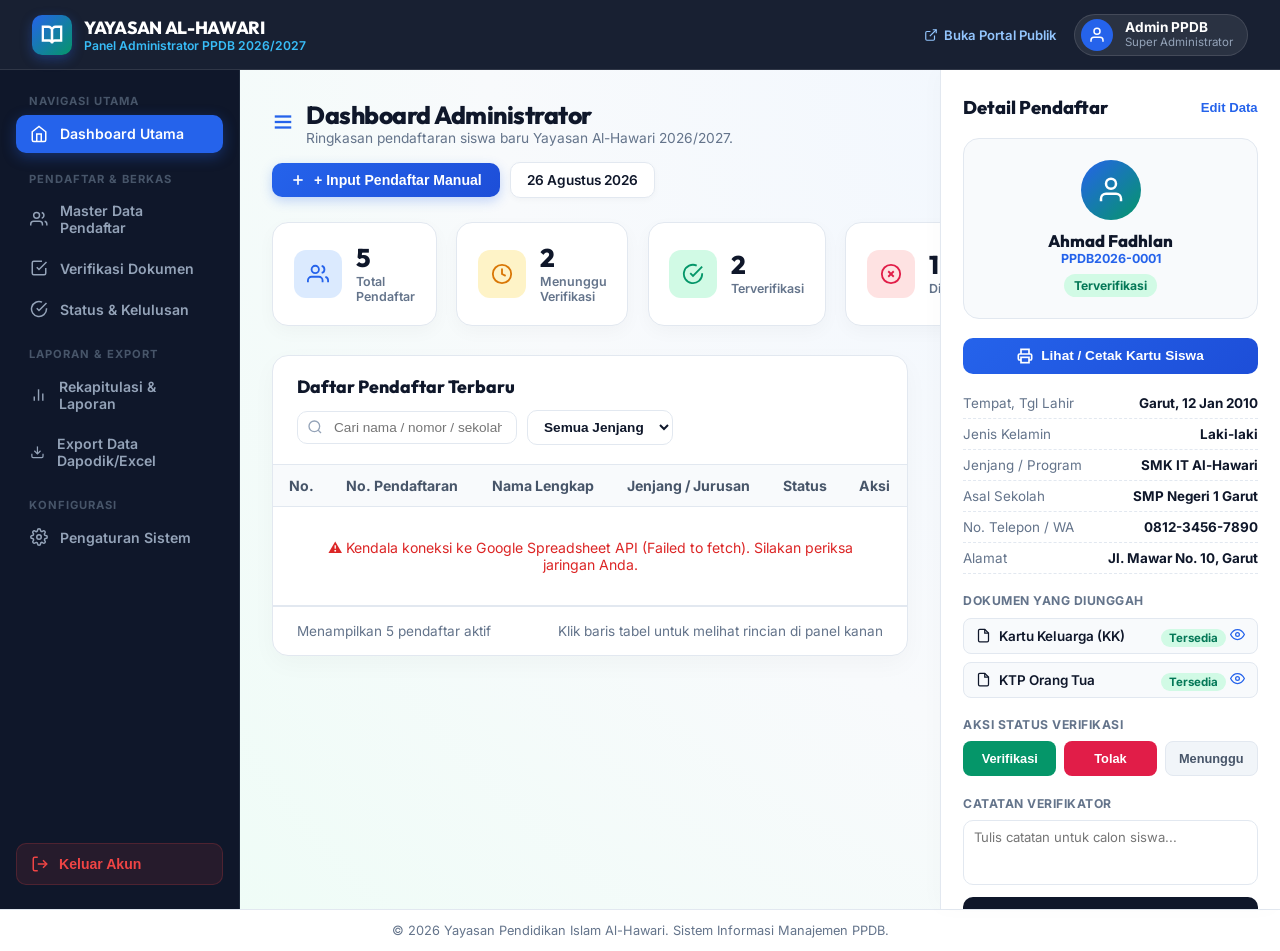
==== dashboard-admin.html @ 19b5e2ec "Upload semua file proyek ppdb-web" ====
<!DOCTYPE html>
<html lang="id">
<head>
  <meta charset="UTF-8" />
  <meta name="viewport" content="width=device-width, initial-scale=1.0" />
  <title>Dashboard Admin PPDB - Yayasan Al-Hawari</title>

  <!-- Google Fonts -->
  <link rel="preconnect" href="https://fonts.googleapis.com" />
  <link rel="preconnect" href="https://fonts.gstatic.com" crossorigin />
  <link href="https://fonts.googleapis.com/css2?family=Inter:wght@400;500;600;700;800&family=Outfit:wght@600;700;800;900&display=swap" rel="stylesheet" />

  <style>
    :root {
      --primary-dark: #0f172a;       /* Slate 900 */
      --sidebar-bg: #0f172a;
      --primary-blue: #2563eb;       /* Royal Blue */
      --primary-hover: #1d4ed8;
      --secondary: #059669;          /* Emerald */
      --secondary-hover: #047857;
      
      --bg-app: #f8fafc;             /* Slate 50 ambient */
      --card-bg: #ffffff;
      --border-color: #e2e8f0;
      --text-muted: #64748b;
      --text-dark: #0f172a;

      /* Dynamic Status Badges */
      --badge-green-bg: #d1fae5;
      --badge-green-text: #047857;
      --badge-amber-bg: #fef3c7;
      --badge-amber-text: #b45309;
      --badge-red-bg: #fee2e2;
      --badge-red-text: #be123c;
      --badge-blue-bg: #dbeafe;
      --badge-blue-text: #1d4ed8;

      --radius-md: 16px;
      --radius-sm: 10px;
    }

    * {
      margin: 0;
      padding: 0;
      box-sizing: border-box;
    }

    body {
      font-family: 'Inter', sans-serif;
      background: radial-gradient(circle at top right, #eff6ff 0%, #f8fafc 50%, #ecfdf5 100%);
      color: var(--text-dark);
      min-height: 100vh;
      display: flex;
      flex-direction: column;
    }

    /* --- TOP NAVBAR --- */
    .top-navbar {
      background: rgba(15, 23, 42, 0.96);
      backdrop-filter: blur(16px);
      -webkit-backdrop-filter: blur(16px);
      border-bottom: 1px solid rgba(255, 255, 255, 0.1);
      padding: 0.85rem 2rem;
      display: flex;
      justify-content: space-between;
      align-items: center;
      position: sticky;
      top: 0;
      z-index: 90;
      color: white;
    }

    .nav-brand-group {
      display: flex;
      align-items: center;
      gap: 12px;
      text-decoration: none;
      color: white;
    }

    .brand-logo-box {
      width: 40px;
      height: 40px;
      border-radius: 10px;
      display: flex;
      align-items: center;
      justify-content: center;
      background: linear-gradient(135deg, var(--primary-blue), var(--secondary));
      color: white;
      box-shadow: 0 4px 12px rgba(37, 99, 235, 0.35);
    }

    .brand-title {
      font-family: 'Outfit', sans-serif;
      font-weight: 800;
      font-size: 1.1rem;
      line-height: 1.2;
      letter-spacing: -0.3px;
      color: white;
    }

    .brand-subtitle {
      font-size: 0.76rem;
      color: #38bdf8;
      font-weight: 600;
    }

    .nav-user-group {
      display: flex;
      align-items: center;
      gap: 18px;
    }

    .icon-btn-ghost {
      background: rgba(255, 255, 255, 0.08);
      border: 1px solid rgba(255, 255, 255, 0.1);
      color: #cbd5e1;
      cursor: pointer;
      display: flex;
      align-items: center;
      justify-content: center;
      padding: 8px;
      border-radius: 50%;
      transition: all 0.2s;
    }

    .icon-btn-ghost:hover {
      background: rgba(255, 255, 255, 0.18);
      color: white;
    }

    .user-profile-pill {
      display: flex;
      align-items: center;
      gap: 12px;
      padding: 4px 14px 4px 6px;
      border-radius: 99px;
      background: rgba(255, 255, 255, 0.08);
      border: 1px solid rgba(255, 255, 255, 0.12);
      color: white;
    }

    .user-avatar {
      width: 32px;
      height: 32px;
      border-radius: 50%;
      background: var(--primary-blue);
      display: flex;
      align-items: center;
      justify-content: center;
    }

    .user-info-text {
      display: flex;
      flex-direction: column;
    }

    .user-name {
      font-size: 0.85rem;
      font-weight: 700;
      line-height: 1.1;
    }

    .user-role {
      font-size: 0.72rem;
      color: #94a3b8;
    }

    /* --- LAYOUT GRID --- */
    .app-layout {
      flex: 1;
      display: grid;
      grid-template-columns: 240px 1fr 340px;
      min-height: calc(100vh - 61px);
    }

    /* --- SIDEBAR LEFT --- */
    .sidebar {
      background: var(--sidebar-bg);
      border-right: 1px solid #1e293b;
      padding: 1.5rem 1rem;
      display: flex;
      flex-direction: column;
      justify-content: space-between;
      color: #94a3b8;
      position: sticky;
      top: 61px;
      height: calc(100vh - 61px);
      overflow-y: auto;
    }

    .menu-section-label {
      font-size: 0.7rem;
      font-weight: 700;
      color: #475569;
      letter-spacing: 1px;
      text-transform: uppercase;
      margin: 1.2rem 0.8rem 0.4rem;
    }

    .menu-section-label:first-child { margin-top: 0; }

    .sidebar-menu { list-style: none; }

    .menu-link {
      display: flex;
      align-items: center;
      gap: 12px;
      padding: 10px 14px;
      border-radius: var(--radius-sm);
      color: #94a3b8;
      text-decoration: none;
      font-size: 0.88rem;
      font-weight: 600;
      transition: all 0.2s;
      margin-bottom: 3px;
      cursor: pointer;
    }

    .menu-link:hover {
      background: rgba(255, 255, 255, 0.05);
      color: #f8fafc;
    }

    .menu-link.active {
      background: var(--primary-blue);
      color: white;
      box-shadow: 0 4px 14px rgba(37, 99, 235, 0.35);
    }

    .btn-sidebar-logout {
      display: flex;
      align-items: center;
      gap: 10px;
      padding: 11px 14px;
      border-radius: var(--radius-sm);
      background: rgba(239, 68, 68, 0.1);
      color: #ef4444;
      border: 1px solid rgba(239, 68, 68, 0.2);
      font-weight: 700;
      font-size: 0.88rem;
      cursor: pointer;
      transition: all 0.2s;
      width: 100%;
    }

    .btn-sidebar-logout:hover {
      background: #ef4444;
      color: white;
    }

    /* --- CENTER MAIN CONTENT --- */
    .main-content {
      padding: 1.8rem 2rem;
      overflow-y: auto;
      height: calc(100vh - 61px);
    }

    /* SPA VIEWS */
    .admin-spa-view {
      display: none;
    }

    .admin-spa-view.active {
      display: block;
      animation: fadeIn 0.25s ease-out;
    }

    @keyframes fadeIn {
      from { opacity: 0; transform: translateY(6px); }
      to { opacity: 1; transform: translateY(0); }
    }

    .content-header {
      display: flex;
      justify-content: space-between;
      align-items: center;
      margin-bottom: 1.5rem;
      flex-wrap: wrap;
      gap: 1rem;
    }

    .content-header-title {
      display: flex;
      align-items: center;
      gap: 12px;
    }

    .content-header h1 {
      font-family: 'Outfit', sans-serif;
      font-size: 1.55rem;
      font-weight: 800;
      color: var(--text-dark);
      letter-spacing: -0.5px;
    }

    .content-header p {
      font-size: 0.86rem;
      color: var(--text-muted);
    }

    .header-action-group {
      display: flex;
      align-items: center;
      gap: 10px;
    }

    .btn-header-primary {
      padding: 9px 18px;
      background: linear-gradient(135deg, var(--primary-blue), var(--primary-hover));
      color: white;
      border: none;
      border-radius: var(--radius-sm);
      font-weight: 700;
      font-size: 0.88rem;
      cursor: pointer;
      display: inline-flex;
      align-items: center;
      gap: 8px;
      box-shadow: 0 4px 12px rgba(37, 99, 235, 0.25);
      transition: all 0.2s;
    }

    .btn-header-primary:hover {
      transform: translateY(-1px);
      box-shadow: 0 6px 16px rgba(37, 99, 235, 0.35);
    }

    .date-filter-btn {
      display: flex;
      align-items: center;
      gap: 8px;
      padding: 9px 16px;
      background: white;
      border: 1px solid var(--border-color);
      border-radius: var(--radius-sm);
      font-size: 0.85rem;
      font-weight: 600;
      color: var(--text-dark);
      cursor: pointer;
      box-shadow: 0 2px 6px rgba(0, 0, 0, 0.03);
    }

    /* --- METRICS GRID --- */
    .metrics-grid {
      display: grid;
      grid-template-columns: repeat(4, 1fr);
      gap: 1.2rem;
      margin-bottom: 1.8rem;
    }

    .metric-card {
      background: white;
      border: 1px solid var(--border-color);
      border-radius: var(--radius-md);
      padding: 1.3rem;
      display: flex;
      align-items: center;
      gap: 14px;
      box-shadow: 0 6px 18px rgba(15, 23, 42, 0.03);
      cursor: pointer;
      transition: all 0.2s;
    }

    .metric-card:hover {
      transform: translateY(-3px);
      box-shadow: 0 10px 24px rgba(15, 23, 42, 0.06);
    }

    .metric-icon-box {
      width: 48px;
      height: 48px;
      border-radius: 12px;
      display: flex;
      align-items: center;
      justify-content: center;
      flex-shrink: 0;
    }

    .m-blue .metric-icon-box { background: #dbeafe; color: var(--primary-blue); }
    .m-amber .metric-icon-box { background: #fef3c7; color: #d97706; }
    .m-green .metric-icon-box { background: #d1fae5; color: #059669; }
    .m-red .metric-icon-box { background: #fee2e2; color: #e11d48; }

    .metric-info .value {
      font-family: 'Outfit', sans-serif;
      font-size: 1.6rem;
      font-weight: 800;
      line-height: 1.1;
      color: var(--text-dark);
    }

    .metric-info .label {
      font-size: 0.78rem;
      font-weight: 600;
      color: var(--text-muted);
      margin-top: 2px;
    }

    /* --- TABLE CARD --- */
    .table-card {
      background: white;
      border: 1px solid var(--border-color);
      border-radius: var(--radius-md);
      box-shadow: 0 8px 24px rgba(15, 23, 42, 0.03);
      overflow: hidden;
    }

    .table-card-header {
      padding: 1.2rem 1.5rem;
      display: flex;
      justify-content: space-between;
      align-items: center;
      border-bottom: 1px solid var(--border-color);
      flex-wrap: wrap;
      gap: 12px;
    }

    .table-card-title {
      font-family: 'Outfit', sans-serif;
      font-size: 1.1rem;
      font-weight: 800;
      color: var(--text-dark);
    }

    .table-actions {
      display: flex;
      align-items: center;
      gap: 10px;
    }

    .search-input-wrapper {
      position: relative;
    }

    .search-input-wrapper input {
      padding: 8px 14px 8px 36px;
      border: 1.5px solid var(--border-color);
      border-radius: var(--radius-sm);
      font-size: 0.85rem;
      outline: none;
      width: 220px;
      transition: all 0.2s;
    }

    .search-input-wrapper input:focus {
      border-color: var(--primary-blue);
      width: 260px;
    }

    .search-input-wrapper svg {
      position: absolute;
      left: 10px;
      top: 50%;
      transform: translateY(-50%);
      color: #94a3b8;
    }

    .btn-filter-select {
      padding: 8px 12px;
      border: 1.5px solid var(--border-color);
      border-radius: var(--radius-sm);
      font-size: 0.85rem;
      font-weight: 600;
      color: var(--text-dark);
      background: white;
      outline: none;
      cursor: pointer;
    }

    .data-table-wrapper {
      overflow-x: auto;
    }

    .data-table {
      width: 100%;
      border-collapse: collapse;
      text-align: left;
      font-size: 0.88rem;
    }

    .data-table th {
      background: #f8fafc;
      padding: 12px 16px;
      font-weight: 700;
      color: #475569;
      border-bottom: 1px solid var(--border-color);
      white-space: nowrap;
    }

    .data-table td {
      padding: 14px 16px;
      border-bottom: 1px solid var(--border-color);
      color: var(--text-dark);
    }

    .data-table tbody tr {
      cursor: pointer;
      transition: background 0.15s;
    }

    .data-table tbody tr:hover {
      background: #f8fafc;
    }

    .data-table tbody tr.selected {
      background: #eff6ff;
    }

    .status-badge {
      display: inline-flex;
      align-items: center;
      gap: 6px;
      padding: 4px 10px;
      border-radius: 99px;
      font-size: 0.76rem;
      font-weight: 700;
    }

    .badge-terverifikasi { background: var(--badge-green-bg); color: var(--badge-green-text); }
    .badge-menunggu { background: var(--badge-amber-bg); color: var(--badge-amber-text); }
    .badge-ditolak { background: var(--badge-red-bg); color: var(--badge-red-text); }
    .badge-cadangan { background: #e0e7ff; color: #4338ca; }

    .action-btn-group {
      display: flex;
      gap: 6px;
    }

    .btn-table-action {
      padding: 6px;
      border-radius: 6px;
      border: 1px solid var(--border-color);
      background: white;
      color: var(--text-dark);
      cursor: pointer;
      display: flex;
      align-items: center;
      justify-content: center;
      transition: all 0.2s;
    }

    .btn-table-action:hover {
      background: #f1f5f9;
      color: var(--primary-blue);
      border-color: #bfdbfe;
    }

    /* --- RIGHT PANEL: DETAIL PENDAFTAR --- */
    .detail-panel {
      background: white;
      border-left: 1px solid var(--border-color);
      padding: 1.6rem 1.4rem;
      position: sticky;
      top: 61px;
      height: calc(100vh - 61px);
      overflow-y: auto;
      box-shadow: -4px 0 20px rgba(15, 23, 42, 0.02);
    }

    .detail-panel-title {
      font-family: 'Outfit', sans-serif;
      font-weight: 800;
      font-size: 1.15rem;
      margin-bottom: 1.2rem;
      display: flex;
      align-items: center;
      justify-content: space-between;
    }

    .profile-card-header {
      background: #f8fafc;
      border: 1px solid var(--border-color);
      border-radius: var(--radius-md);
      padding: 1.3rem;
      text-align: center;
      margin-bottom: 1.2rem;
    }

    .profile-avatar-large {
      width: 60px;
      height: 60px;
      border-radius: 50%;
      background: linear-gradient(135deg, var(--primary-blue), var(--secondary));
      color: white;
      display: flex;
      align-items: center;
      justify-content: center;
      margin: 0 auto 10px;
    }

    .profile-name {
      font-family: 'Outfit', sans-serif;
      font-weight: 800;
      font-size: 1.05rem;
    }

    .profile-noreg {
      font-size: 0.78rem;
      color: var(--primary-blue);
      font-weight: 700;
      margin-bottom: 8px;
    }

    .info-list {
      margin-bottom: 1.2rem;
    }

    .info-row {
      display: flex;
      justify-content: space-between;
      padding: 7px 0;
      border-bottom: 1px dashed var(--border-color);
      font-size: 0.84rem;
    }

    .info-label { color: var(--text-muted); }
    .info-val { font-weight: 700; color: var(--text-dark); text-align: right; }

    .section-subheading {
      font-size: 0.76rem;
      font-weight: 700;
      color: #64748b;
      text-transform: uppercase;
      letter-spacing: 0.5px;
      margin: 1.2rem 0 0.6rem;
    }

    .doc-item-row {
      display: flex;
      align-items: center;
      justify-content: space-between;
      padding: 8px 12px;
      background: #f8fafc;
      border: 1px solid var(--border-color);
      border-radius: 8px;
      margin-bottom: 8px;
      font-size: 0.84rem;
    }

    .doc-name { display: flex; align-items: center; gap: 8px; font-weight: 600; }
    .doc-tag-valid { background: #d1fae5; color: #047857; font-size: 0.72rem; padding: 2px 8px; border-radius: 99px; font-weight: 700; }

    .btn-group-row {
      display: grid;
      grid-template-columns: 1fr 1fr 1fr;
      gap: 8px;
      margin-bottom: 10px;
    }

    .btn-action-green { background: #059669; color: white; border: none; padding: 9px; border-radius: 8px; font-weight: 700; font-size: 0.8rem; cursor: pointer; }
    .btn-action-red { background: #e11d48; color: white; border: none; padding: 9px; border-radius: 8px; font-weight: 700; font-size: 0.8rem; cursor: pointer; }
    .btn-action-grey { background: #f1f5f9; color: #475569; border: 1px solid var(--border-color); padding: 9px; border-radius: 8px; font-weight: 700; font-size: 0.8rem; cursor: pointer; }

    .catatan-textarea {
      width: 100%;
      height: 65px;
      border: 1.5px solid var(--border-color);
      border-radius: var(--radius-sm);
      padding: 8px 10px;
      font-size: 0.82rem;
      font-family: inherit;
      resize: none;
      outline: none;
      margin-bottom: 8px;
    }

    .btn-save-note {
      width: 100%;
      padding: 10px;
      background: #0f172a;
      color: white;
      border: none;
      border-radius: var(--radius-sm);
      font-weight: 700;
      font-size: 0.85rem;
      cursor: pointer;
    }

    /* TOGGLE SWITCH & SETTINGS */
    .toggle-switch-wrapper {
      display: flex;
      align-items: center;
      justify-content: space-between;
      gap: 12px;
      padding: 12px 14px;
      background: #f8fafc;
      border: 1px solid var(--border-color);
      border-radius: 12px;
      margin-bottom: 12px;
    }

    .toggle-switch-info h4 {
      font-size: 0.9rem;
      font-weight: 700;
      color: var(--text-dark);
      margin-bottom: 2px;
    }

    .toggle-switch-info p {
      font-size: 0.76rem;
      color: var(--text-muted);
      margin: 0;
    }

    .toggle-switch {
      position: relative;
      display: inline-block;
      width: 48px;
      height: 26px;
      flex-shrink: 0;
    }

    .toggle-switch input {
      opacity: 0;
      width: 0;
      height: 0;
    }

    .toggle-slider {
      position: absolute;
      cursor: pointer;
      top: 0; left: 0; right: 0; bottom: 0;
      background-color: #cbd5e1;
      transition: .3s;
      border-radius: 34px;
    }

    .toggle-slider:before {
      position: absolute;
      content: "";
      height: 20px;
      width: 20px;
      left: 3px;
      bottom: 3px;
      background-color: white;
      transition: .3s;
      border-radius: 50%;
      box-shadow: 0 2px 4px rgba(0,0,0,0.15);
    }

    input:checked + .toggle-slider {
      background-color: var(--primary-blue);
    }

    input:checked + .toggle-slider:before {
      transform: translateX(22px);
    }

    /* FOOTER BAR */
    .app-footer {
      text-align: center;
      padding: 0.8rem;
      font-size: 0.8rem;
      color: var(--text-muted);
      background: white;
      border-top: 1px solid var(--border-color);
    }

    @media (max-width: 1200px) {
      .app-layout { grid-template-columns: 220px 1fr; }
      .detail-panel { display: none; }
    }
  </style>
</head>
<body>

  <!-- TOP NAVBAR -->
  <header class="top-navbar">
    <a href="index.html" class="nav-brand-group">
      <div class="brand-logo-box">
        <svg xmlns="http://www.w3.org/2000/svg" width="22" height="22" viewBox="0 0 24 24" fill="none" stroke="currentColor" stroke-width="2.5">
          <path d="M2 3h6a4 4 0 0 1 4 4v14a3 3 0 0 0-3-3H2z"/>
          <path d="M22 3h-6a4 4 0 0 0-4 4v14a3 3 0 0 1 3-3h7z"/>
        </svg>
      </div>
      <div>
        <div class="brand-title">YAYASAN AL-HAWARI</div>
        <div class="brand-subtitle">Panel Administrator PPDB 2026/2027</div>
      </div>
    </a>

    <div class="nav-user-group">
      <a href="pengumuman.html" target="_blank" style="color:#93c5fd; text-decoration:none; font-size:0.82rem; font-weight:600; display:flex; align-items:center; gap:6px;">
        <svg xmlns="http://www.w3.org/2000/svg" width="14" height="14" viewBox="0 0 24 24" fill="none" stroke="currentColor" stroke-width="2"><path d="M18 13v6a2 2 0 0 1-2 2H5a2 2 0 0 1-2-2V8a2 2 0 0 1 2-2h6"></path><polyline points="15 3 21 3 21 9"></polyline><line x1="10" y1="14" x2="21" y2="3"></line></svg>
        Buka Portal Publik
      </a>

      <div class="user-profile-pill">
        <div class="user-avatar">
          <svg xmlns="http://www.w3.org/2000/svg" width="18" height="18" viewBox="0 0 24 24" fill="none" stroke="currentColor" stroke-width="2"><path d="M20 21v-2a4 4 0 0 0-4-4H8a4 4 0 0 0-4 4v2"></path><circle cx="12" cy="7" r="4"></circle></svg>
        </div>
        <div class="user-info-text">
          <div class="user-name">Admin PPDB</div>
          <div class="user-role">Super Administrator</div>
        </div>
      </div>
    </div>
  </header>

  <!-- APP LAYOUT -->
  <div class="app-layout">

    <!-- SIDEBAR LEFT -->
    <aside class="sidebar">
      <div>
        <div class="menu-section-label">NAVIGASI UTAMA</div>
        <ul class="sidebar-menu">
          <li>
            <a class="menu-link active" id="navDashboard" onclick="switchAdminView('dashboard', this)">
              <svg xmlns="http://www.w3.org/2000/svg" width="18" height="18" viewBox="0 0 24 24" fill="none" stroke="currentColor" stroke-width="2"><path d="m3 9 9-7 9 7v11a2 2 0 0 1-2 2H5a2 2 0 0 1-2-2z"></path><polyline points="9 22 9 12 15 12 15 22"></polyline></svg>
              Dashboard Utama
            </a>
          </li>
        </ul>

        <div class="menu-section-label">PENDAFTAR &amp; BERKAS</div>
        <ul class="sidebar-menu">
          <li>
            <a class="menu-link" id="navPendaftar" onclick="switchAdminView('pendaftar', this)">
              <svg xmlns="http://www.w3.org/2000/svg" width="18" height="18" viewBox="0 0 24 24" fill="none" stroke="currentColor" stroke-width="2"><path d="M17 21v-2a4 4 0 0 0-4-4H5a4 4 0 0 0-4 4v2"></path><circle cx="9" cy="7" r="4"></circle><path d="M23 21v-2a4 4 0 0 0-3-3.87"></path><path d="M16 3.13a4 4 0 0 1 0 7.75"></path></svg>
              Master Data Pendaftar
            </a>
          </li>
          <li>
            <a class="menu-link" id="navVerifikasi" onclick="switchAdminView('verifikasi', this)">
              <svg xmlns="http://www.w3.org/2000/svg" width="18" height="18" viewBox="0 0 24 24" fill="none" stroke="currentColor" stroke-width="2"><polyline points="9 11 12 14 22 4"></polyline><path d="M21 12v7a2 2 0 0 1-2 2H5a2 2 0 0 1-2-2V5a2 2 0 0 1 2-2h11"></path></svg>
              Verifikasi Dokumen
            </a>
          </li>
          <li>
            <a class="menu-link" id="navKelulusan" onclick="switchAdminView('kelulusan', this)">
              <svg xmlns="http://www.w3.org/2000/svg" width="18" height="18" viewBox="0 0 24 24" fill="none" stroke="currentColor" stroke-width="2"><path d="M22 11.08V12a10 10 0 1 1-5.93-9.14"></path><polyline points="22 4 12 14.01 9 11.01"></polyline></svg>
              Status &amp; Kelulusan
            </a>
          </li>
        </ul>

        <div class="menu-section-label">LAPORAN &amp; EXPORT</div>
        <ul class="sidebar-menu">
          <li>
            <a class="menu-link" id="navLaporan" onclick="switchAdminView('laporan', this)">
              <svg xmlns="http://www.w3.org/2000/svg" width="18" height="18" viewBox="0 0 24 24" fill="none" stroke="currentColor" stroke-width="2"><line x1="18" y1="20" x2="18" y2="10"></line><line x1="12" y1="20" x2="12" y2="4"></line><line x1="6" y1="20" x2="6" y2="14"></line></svg>
              Rekapitulasi &amp; Laporan
            </a>
          </li>
          <li>
            <a class="menu-link" id="navExport" onclick="switchAdminView('export', this)">
              <svg xmlns="http://www.w3.org/2000/svg" width="18" height="18" viewBox="0 0 24 24" fill="none" stroke="currentColor" stroke-width="2"><path d="M21 15v4a2 2 0 0 1-2 2H5a2 2 0 0 1-2-2v-4"></path><polyline points="7 10 12 15 17 10"></polyline><line x1="12" y1="15" x2="12" y2="3"></line></svg>
              Export Data Dapodik/Excel
            </a>
          </li>
        </ul>

        <div class="menu-section-label">KONFIGURASI</div>
        <ul class="sidebar-menu">
          <li>
            <a class="menu-link" id="navPengaturan" onclick="switchAdminView('pengaturan', this)">
              <svg xmlns="http://www.w3.org/2000/svg" width="18" height="18" viewBox="0 0 24 24" fill="none" stroke="currentColor" stroke-width="2"><circle cx="12" cy="12" r="3"></circle><path d="M19.4 15a1.65 1.65 0 0 0 .33 1.82l.06.06a2 2 0 0 1 0 2.83 2 2 0 0 1-2.83 0l-.06-.06a1.65 1.65 0 0 0-1.82-.33 1.65 1.65 0 0 0-1 1.51V21a2 2 0 0 1-2 2 2 2 0 0 1-2-2v-.09A1.65 1.65 0 0 0 9 19.4a1.65 1.65 0 0 0-1.82.33l-.06.06a2 2 0 0 1-2.83 0 2 2 0 0 1 0-2.83l.06-.06a1.65 1.65 0 0 0 .33-1.82 1.65 1.65 0 0 0-1.51-1H3a2 2 0 0 1-2-2 2 2 0 0 1 2-2h.09A1.65 1.65 0 0 0 4.6 9a1.65 1.65 0 0 0-.33-1.82l-.06-.06a2 2 0 0 1 0-2.83 2 2 0 0 1 2.83 0l.06.06a1.65 1.65 0 0 0 1.82.33H9a1.65 1.65 0 0 0 1-1.51V3a2 2 0 0 1 2-2 2 2 0 0 1 2 2v.09a1.65 1.65 0 0 0 1 1.51 1.65 1.65 0 0 0 1.82-.33l.06-.06a2 2 0 0 1 2.83 0 2 2 0 0 1 0 2.83l-.06.06a1.65 1.65 0 0 0-.33 1.82V9a1.65 1.65 0 0 0 1.51 1H21a2 2 0 0 1 2 2 2 2 0 0 1-2 2h-.09a1.65 1.65 0 0 0-1.51 1z"></path></svg>
              Pengaturan Sistem
            </a>
          </li>
        </ul>
      </div>

      <button class="btn-sidebar-logout" id="logoutBtn">
        <svg xmlns="http://www.w3.org/2000/svg" width="18" height="18" viewBox="0 0 24 24" fill="none" stroke="currentColor" stroke-width="2"><path d="M9 21H5a2 2 0 0 1-2-2V5a2 2 0 0 1 2-2h4"></path><polyline points="16 17 21 12 16 7"></polyline><line x1="21" y1="12" x2="9" y2="12"></line></svg>
        Keluar Akun
      </button>
    </aside>

    <!-- CENTER MAIN CONTENT -->
    <main class="main-content">

      <!-- ==================== VIEW 1: DASHBOARD UTAMA ==================== -->
      <section class="admin-spa-view active" id="viewAdminDashboard">
        <div class="content-header">
          <div class="content-header-title">
            <svg xmlns="http://www.w3.org/2000/svg" width="22" height="22" viewBox="0 0 24 24" fill="none" stroke="#2563eb" stroke-width="2.5"><line x1="3" y1="12" x2="21" y2="12"></line><line x1="3" y1="6" x2="21" y2="6"></line><line x1="3" y1="18" x2="21" y2="18"></line></svg>
            <div>
              <h1>Dashboard Administrator</h1>
              <p>Ringkasan pendaftaran siswa baru Yayasan Al-Hawari 2026/2027.</p>
            </div>
          </div>

          <div class="header-action-group">
            <button type="button" class="btn-header-primary" onclick="openModalTambahSiswa()">
              <svg xmlns="http://www.w3.org/2000/svg" width="16" height="16" viewBox="0 0 24 24" fill="none" stroke="currentColor" stroke-width="2.5"><line x1="12" y1="5" x2="12" y2="19"></line><line x1="5" y1="12" x2="19" y2="12"></line></svg>
              + Input Pendaftar Manual
            </button>
            <div class="date-filter-btn" style="position:relative;">
              <span id="currentDateLabel">26 Agustus 2026</span>
            </div>
          </div>
        </div>

        <!-- METRICS CARDS -->
        <div class="metrics-grid">
          <div class="metric-card m-blue" onclick="filterByStatus('')" title="Klik untuk tampilkan semua">
            <div class="metric-icon-box">
              <svg xmlns="http://www.w3.org/2000/svg" width="22" height="22" viewBox="0 0 24 24" fill="none" stroke="currentColor" stroke-width="2"><path d="M17 21v-2a4 4 0 0 0-4-4H5a4 4 0 0 0-4 4v2"></path><circle cx="9" cy="7" r="4"></circle><path d="M23 21v-2a4 4 0 0 0-3-3.87"></path><path d="M16 3.13a4 4 0 0 1 0 7.75"></path></svg>
            </div>
            <div class="metric-info">
              <div class="value" id="countTotal">5</div>
              <div class="label">Total Pendaftar</div>
            </div>
          </div>

          <div class="metric-card m-amber" onclick="filterByStatus('menunggu')" title="Klik untuk filter menunggu">
            <div class="metric-icon-box">
              <svg xmlns="http://www.w3.org/2000/svg" width="22" height="22" viewBox="0 0 24 24" fill="none" stroke="currentColor" stroke-width="2"><circle cx="12" cy="12" r="10"></circle><polyline points="12 6 12 12 16 14"></polyline></svg>
            </div>
            <div class="metric-info">
              <div class="value" id="countMenunggu">2</div>
              <div class="label">Menunggu Verifikasi</div>
            </div>
          </div>

          <div class="metric-card m-green" onclick="filterByStatus('terverifikasi')" title="Klik untuk filter terverifikasi">
            <div class="metric-icon-box">
              <svg xmlns="http://www.w3.org/2000/svg" width="22" height="22" viewBox="0 0 24 24" fill="none" stroke="currentColor" stroke-width="2"><path d="M22 11.08V12a10 10 0 1 1-5.93-9.14"></path><polyline points="22 4 12 14.01 9 11.01"></polyline></svg>
            </div>
            <div class="metric-info">
              <div class="value" id="countValid">2</div>
              <div class="label">Terverifikasi</div>
            </div>
          </div>

          <div class="metric-card m-red" onclick="filterByStatus('ditolak')" title="Klik untuk filter ditolak">
            <div class="metric-icon-box">
              <svg xmlns="http://www.w3.org/2000/svg" width="22" height="22" viewBox="0 0 24 24" fill="none" stroke="currentColor" stroke-width="2"><circle cx="12" cy="12" r="10"></circle><line x1="15" y1="9" x2="9" y2="15"></line><line x1="9" y1="9" x2="15" y2="15"></line></svg>
            </div>
            <div class="metric-info">
              <div class="value" id="countDitolak">1</div>
              <div class="label">Ditolak</div>
            </div>
          </div>
        </div>

        <!-- TABLE CARD -->
        <div class="table-card">
          <div class="table-card-header">
            <div class="table-card-title">Daftar Pendaftar Terbaru</div>
            <div class="table-actions">
              <div class="search-input-wrapper">
                <input type="text" id="searchInput" class="search-input" placeholder="Cari nama / nomor / sekolah..." oninput="handleTableSearch(this.value)">
                <svg xmlns="http://www.w3.org/2000/svg" width="16" height="16" viewBox="0 0 24 24" fill="none" stroke="currentColor" stroke-width="2"><circle cx="11" cy="11" r="8"></circle><line x1="21" y1="21" x2="16.65" y2="16.65"></line></svg>
              </div>
              <select class="btn-filter-select" id="filterJenjangSelect" onchange="handleJenjangFilter(this.value)">
                <option value="">Semua Jenjang</option>
                <option value="SMP">SMP IT</option>
                <option value="SMK">SMK IT</option>
              </select>
            </div>
          </div>

          <div class="data-table-wrapper">
            <table class="data-table" id="dataTable">
              <thead>
                <tr>
                  <th>No.</th>
                  <th>No. Pendaftaran</th>
                  <th>Nama Lengkap</th>
                  <th>Jenjang / Jurusan</th>
                  <th>Status</th>
                  <th>Aksi</th>
                </tr>
              </thead>
              <tbody>
                <tr><td colspan="6" style="text-align: center; color: var(--text-muted);">Memuat data pendaftar...</td></tr>
              </tbody>
            </table>
          </div>

          <div style="padding:1rem 1.5rem; display:flex; justify-content:space-between; align-items:center; border-top:1px solid var(--border-color); font-size:0.85rem; color:var(--text-muted);">
            <div id="paginationInfo">Menampilkan 5 pendaftar aktif</div>
            <div>Klik baris tabel untuk melihat rincian di panel kanan</div>
          </div>
        </div>
      </section>


      <!-- ==================== VIEW 2: MASTER DATA PENDAFTAR ==================== -->
      <section class="admin-spa-view" id="viewAdminPendaftar">
        <div class="content-header">
          <div>
            <h1>Master Data Calon Siswa</h1>
            <p>Database komprehensif seluruh peserta didik baru terdaftar.</p>
          </div>
          <button class="btn-header-primary" onclick="exportToCSV()">
            <svg xmlns="http://www.w3.org/2000/svg" width="16" height="16" viewBox="0 0 24 24" fill="none" stroke="currentColor" stroke-width="2"><path d="M21 15v4a2 2 0 0 1-2 2H5a2 2 0 0 1-2-2v-4"></path><polyline points="7 10 12 15 17 10"></polyline><line x1="12" y1="15" x2="12" y2="3"></line></svg>
            Export Excel/CSV
          </button>
        </div>

        <div class="table-card">
          <div class="data-table-wrapper">
            <table class="data-table" id="tableMasterPendaftar">
              <thead>
                <tr>
                  <th>No.</th>
                  <th>No. Reg</th>
                  <th>Nama Siswa</th>
                  <th>Jenjang</th>
                  <th>Asal Sekolah</th>
                  <th>No. Telepon / WA</th>
                  <th>Status</th>
                  <th>Aksi</th>
                </tr>
              </thead>
              <tbody id="masterTableBody">
                <!-- Injected via JS -->
              </tbody>
            </table>
          </div>
        </div>
      </section>


      <!-- ==================== VIEW 3: VERIFIKASI DOKUMEN ==================== -->
      <section class="admin-spa-view" id="viewAdminVerifikasi">
        <div class="content-header">
          <div>
            <h1>Antrean Verifikasi Berkas</h1>
            <p>Tinjau dan validasi kelayakan dokumen unggahan calon siswa.</p>
          </div>
        </div>

        <div style="display:grid; grid-template-columns: 1fr 1fr; gap:1.5rem;">
          <!-- LIST ANTREAN -->
          <div class="table-card" style="padding:1.2rem;">
            <h3 style="font-size:1.05rem; font-family:'Outfit',sans-serif; margin-bottom:1rem;">Pendaftar Menunggu Verifikasi</h3>
            <div id="antreanVerifikasiList">
              <!-- Injected via JS -->
            </div>
          </div>

          <!-- DOCUMENT PREVIEW WORKSPACE -->
          <div class="table-card" style="padding:1.5rem;">
            <h3 style="font-size:1.05rem; font-family:'Outfit',sans-serif; margin-bottom:1rem;" id="verifPreviewTitle">Tinjauan Berkas Siswa</h3>
            <div id="verifDocContainer">
              <p style="font-size:0.9rem; color:var(--text-muted); line-height:1.6;">Pilih salah satu siswa dari antrean di sebelah kiri untuk memeriksa kelengkapan KK, Akta, KTP, dan Ijazah.</p>
            </div>
          </div>
        </div>
      </section>


      <!-- ==================== VIEW 4: STATUS & KELULUSAN ==================== -->
      <section class="admin-spa-view" id="viewAdminKelulusan">
        <div class="content-header">
          <div>
            <h1 id="kelulusanHeaderTitle">Penetapan Kelulusan &amp; Nilai Seleksi</h1>
            <p id="kelulusanHeaderDesc">Input nilai ujian dan tetapkan status seleksi siswa yang dipublikasikan ke portal publik.</p>
          </div>
          <div style="display:flex; gap:10px;">
            <button class="btn-header-primary" style="background:#475569;" onclick="switchAdminView('pengaturan', document.getElementById('navPengaturan'))">
              <svg xmlns="http://www.w3.org/2000/svg" width="16" height="16" viewBox="0 0 24 24" fill="none" stroke="currentColor" stroke-width="2"><circle cx="12" cy="12" r="3"></circle><path d="M19.4 15a1.65 1.65 0 0 0 .33 1.82l.06.06a2 2 0 0 1 0 2.83 2 2 0 0 1-2.83 0l-.06-.06a1.65 1.65 0 0 0-1.82-.33 1.65 1.65 0 0 0-1 1.51V21a2 2 0 0 1-2 2 2 2 0 0 1-2-2v-.09A1.65 1.65 0 0 0 9 19.4a1.65 1.65 0 0 0-1.82.33l-.06.06a2 2 0 0 1-2.83 0 2 2 0 0 1 0-2.83l.06-.06a1.65 1.65 0 0 0 .33-1.82 1.65 1.65 0 0 0-1.51-1H3a2 2 0 0 1-2-2 2 2 0 0 1 2-2h.09A1.65 1.65 0 0 0 4.6 9a1.65 1.65 0 0 0-.33-1.82l-.06-.06a2 2 0 0 1 0-2.83 2 2 0 0 1 2.83 0l.06.06a1.65 1.65 0 0 0 1.82.33H9a1.65 1.65 0 0 0 1-1.51V3a2 2 0 0 1 2-2 2 2 0 0 1 2 2v.09a1.65 1.65 0 0 0 1 1.51 1.65 1.65 0 0 0 1.82-.33l.06-.06a2 2 0 0 1 2.83 0 2 2 0 0 1 0 2.83l-.06.06a1.65 1.65 0 0 0-.33 1.82V9a1.65 1.65 0 0 0 1.51 1H21a2 2 0 0 1 2 2 2 2 0 0 1-2 2h-.09a1.65 1.65 0 0 0-1.51 1z"></path></svg>
              Ubah Mode Seleksi
            </button>
            <button class="btn-header-primary" style="background:#059669;" onclick="customAlert('Publikasi Berhasil', 'Hasil seleksi telah berhasil disinkronkan ke Portal Pengumuman Publik.', 'success')">
              <svg xmlns="http://www.w3.org/2000/svg" width="16" height="16" viewBox="0 0 24 24" fill="none" stroke="currentColor" stroke-width="2"><polyline points="20 6 9 17 4 12"></polyline></svg>
              Publikasikan Pengumuman
            </button>
          </div>
        </div>

        <!-- NOTIFICATION BANNER JIKA UJIAN SELEKSI NONAKTIF -->
        <div id="kelulusanModeBanner" style="display:none; margin-bottom:1.2rem; background:#ecfdf5; border:1.5px solid #a7f3d0; border-radius:14px; padding:1rem 1.4rem; display:flex; align-items:center; gap:12px;">
          <div style="width:36px; height:36px; background:#10b981; color:white; border-radius:50%; display:flex; align-items:center; justify-content:center; flex-shrink:0;">
            <svg xmlns="http://www.w3.org/2000/svg" width="20" height="20" viewBox="0 0 24 24" fill="none" stroke="currentColor" stroke-width="2.5"><polyline points="20 6 9 17 4 12"></polyline></svg>
          </div>
          <div>
            <div style="font-weight:800; color:#065f46; font-size:0.95rem;">Mode Seleksi Berkas Administrasi Aktif (Tanpa Ujian Nilai)</div>
            <div style="font-size:0.82rem; color:#047857; margin-top:2px;">Sekolah menggunakan sistem penetapan kelulusan berbasis verifikasi dokumen. Penetapan kelulusan dapat langsung disetujui tanpa memasukkan nilai tes.</div>
          </div>
        </div>

        <div class="table-card">
          <div class="data-table-wrapper">
            <table class="data-table">
              <thead id="kelulusanTableHead">
                <!-- Injected via JS -->
              </thead>
              <tbody id="kelulusanTableBody">
                <!-- Injected via JS -->
              </tbody>
            </table>
          </div>
        </div>
      </section>


      <!-- ==================== VIEW 5: LAPORAN & REKAPITULASI REAL ==================== -->
      <section class="admin-spa-view" id="viewAdminLaporan">
        <div class="content-header">
          <div>
            <h1>Laporan &amp; Rekapitulasi PPDB</h1>
            <p>Statistik kuota, persebaran peminatan jurusan, dan demografi pendaftar asli Google Spreadsheet.</p>
          </div>
          <button class="btn-header-primary" onclick="cetakLaporanPPDB()">
            <svg xmlns="http://www.w3.org/2000/svg" width="16" height="16" viewBox="0 0 24 24" fill="none" stroke="currentColor" stroke-width="2"><polyline points="6 9 6 2 18 2 18 9"></polyline><path d="M6 18H4a2 2 0 0 1-2-2v-5a2 2 0 0 1 2-2h16a2 2 0 0 1 2 2v5a2 2 0 0 1-2 2h-2"></path><rect x="6" y="14" width="12" height="8"></rect></svg>
            Cetak Laporan Rekap (A4 PDF)
          </button>
        </div>

        <!-- SUMMARY STATS TILES -->
        <div style="display:grid; grid-template-columns:repeat(auto-fit, minmax(200px, 1fr)); gap:1rem; margin-bottom:1.5rem;">
          <div class="metric-card">
            <div class="metric-info">
              <span class="metric-title">TOTAL PENDAFTAR REAL</span>
              <span class="metric-value" id="repTotalCount">0</span>
              <span class="metric-trend">SMP &amp; SMK Terdaftar</span>
            </div>
            <div class="metric-icon-wrapper" style="background:#eff6ff; color:var(--primary-blue);">
              <svg xmlns="http://www.w3.org/2000/svg" width="22" height="22" viewBox="0 0 24 24" fill="none" stroke="currentColor" stroke-width="2"><path d="M17 21v-2a4 4 0 0 0-4-4H5a4 4 0 0 0-4 4v2"></path><circle cx="9" cy="7" r="4"></circle></svg>
            </div>
          </div>
          <div class="metric-card">
            <div class="metric-info">
              <span class="metric-title">LOLOS SELEKSI</span>
              <span class="metric-value" id="repLolosCount" style="color:#059669;">0</span>
              <span class="metric-trend" id="repLolosPct" style="color:#059669;">0% dari total</span>
            </div>
            <div class="metric-icon-wrapper" style="background:#d1fae5; color:#059669;">
              <svg xmlns="http://www.w3.org/2000/svg" width="22" height="22" viewBox="0 0 24 24" fill="none" stroke="currentColor" stroke-width="2"><polyline points="20 6 9 17 4 12"></polyline></svg>
            </div>
          </div>
          <div class="metric-card">
            <div class="metric-info">
              <span class="metric-title">MENUNGGU VERIFIKASI</span>
              <span class="metric-value" id="repMenungguCount" style="color:#d97706;">0</span>
              <span class="metric-trend" id="repMenungguPct" style="color:#d97706;">0% dari total</span>
            </div>
            <div class="metric-icon-wrapper" style="background:#fef3c7; color:#d97706;">
              <svg xmlns="http://www.w3.org/2000/svg" width="22" height="22" viewBox="0 0 24 24" fill="none" stroke="currentColor" stroke-width="2"><circle cx="12" cy="12" r="10"></circle><polyline points="12 6 12 12 16 14"></polyline></svg>
            </div>
          </div>
          <div class="metric-card">
            <div class="metric-info">
              <span class="metric-title">DITOLAK / TIDAK LOLOS</span>
              <span class="metric-value" id="repDitolakCount" style="color:#e11d48;">0</span>
              <span class="metric-trend" id="repDitolakPct" style="color:#e11d48;">0% dari total</span>
            </div>
            <div class="metric-icon-wrapper" style="background:#ffe4e6; color:#e11d48;">
              <svg xmlns="http://www.w3.org/2000/svg" width="22" height="22" viewBox="0 0 24 24" fill="none" stroke="currentColor" stroke-width="2"><circle cx="12" cy="12" r="10"></circle><line x1="15" y1="9" x2="9" y2="15"></line><line x1="9" y1="9" x2="15" y2="15"></line></svg>
            </div>
          </div>
        </div>

        <!-- KUOTA & PEMINATAN REAL (SMK & SMP) -->
        <div style="display:grid; grid-template-columns:repeat(auto-fit, minmax(320px, 1fr)); gap:1.5rem; margin-bottom:1.5rem;">
          
          <!-- KUOTA SMK IT REAL -->
          <div class="table-card" style="padding:1.5rem;">
            <div style="display:flex; justify-content:space-between; align-items:center; margin-bottom:1.2rem;">
              <h3 style="font-size:1.1rem; font-family:'Outfit',sans-serif; margin:0;">Kuota &amp; Peminatan SMK IT</h3>
              <span class="status-badge badge-terverifikasi" id="repTotalSMKBadge">0 Siswa</span>
            </div>
            
            <div style="margin-bottom:14px;">
              <div style="display:flex; justify-content:space-between; font-size:0.85rem; font-weight:700; margin-bottom:5px;">
                <span>🎨 Desain Komunikasi Visual (DKV)</span>
                <span id="repDkvStat">0 / 72 Siswa (0%)</span>
              </div>
              <div style="height:8px; background:#e2e8f0; border-radius:99px; overflow:hidden;">
                <div id="repDkvBar" style="width:0%; height:100%; background:var(--primary-blue); transition: width 0.5s;"></div>
              </div>
            </div>

            <div style="margin-bottom:14px;">
              <div style="display:flex; justify-content:space-between; font-size:0.85rem; font-weight:700; margin-bottom:5px;">
                <span>📐 Arsitektur &amp; Bangunan (DPIB)</span>
                <span id="repDpibStat">0 / 72 Siswa (0%)</span>
              </div>
              <div style="height:8px; background:#e2e8f0; border-radius:99px; overflow:hidden;">
                <div id="repDpibBar" style="width:0%; height:100%; background:var(--secondary); transition: width 0.5s;"></div>
              </div>
            </div>

            <div>
              <div style="display:flex; justify-content:space-between; font-size:0.85rem; font-weight:700; margin-bottom:5px;">
                <span>🌱 Agribisnis Tanaman (ATPH)</span>
                <span id="repAtphStat">0 / 72 Siswa (0%)</span>
              </div>
              <div style="height:8px; background:#e2e8f0; border-radius:99px; overflow:hidden;">
                <div id="repAtphBar" style="width:0%; height:100%; background:#f59e0b; transition: width 0.5s;"></div>
              </div>
            </div>
          </div>

          <!-- KUOTA SMP IT REAL -->
          <div class="table-card" style="padding:1.5rem;">
            <div style="display:flex; justify-content:space-between; align-items:center; margin-bottom:1.2rem;">
              <h3 style="font-size:1.1rem; font-family:'Outfit',sans-serif; margin:0;">Kuota &amp; Peminatan SMP IT</h3>
              <span class="status-badge badge-terverifikasi" id="repTotalSMPBadge">0 Santri</span>
            </div>

            <div style="margin-bottom:14px;">
              <div style="display:flex; justify-content:space-between; font-size:0.85rem; font-weight:700; margin-bottom:5px;">
                <span>📖 Total Santri Terdaftar</span>
                <span id="repSmpStat">0 / 120 Santri (0%)</span>
              </div>
              <div style="height:8px; background:#e2e8f0; border-radius:99px; overflow:hidden;">
                <div id="repSmpBar" style="width:0%; height:100%; background:#059669; transition: width 0.5s;"></div>
              </div>
            </div>

            <div style="background:#f8fafc; border:1px solid #e2e8f0; border-radius:10px; padding:12px; margin-top:14px;">
              <div style="font-size:0.82rem; font-weight:700; color:#334155; margin-bottom:6px;">Distribusi Program SMP:</div>
              <div style="display:flex; justify-content:space-between; font-size:0.8rem; color:#64748b; margin-bottom:4px;">
                <span>Program Tahfidz Terpadu:</span>
                <strong id="repSmpTahfidz" style="color:#0f172a;">-</strong>
              </div>
              <div style="display:flex; justify-content:space-between; font-size:0.8rem; color:#64748b;">
                <span>Program Reguler Terpadu:</span>
                <strong id="repSmpReguler" style="color:#0f172a;">-</strong>
              </div>
            </div>
          </div>

        </div>

        <!-- DEMOGRAFI & ASAL SEKOLAH REAL -->
        <div style="display:grid; grid-template-columns:repeat(auto-fit, minmax(320px, 1fr)); gap:1.5rem;">
          
          <!-- DEMOGRAFI GENDER -->
          <div class="table-card" style="padding:1.5rem;">
            <h3 style="font-size:1.1rem; font-family:'Outfit',sans-serif; margin-bottom:1rem;">Demografi Jenis Kelamin</h3>
            <div style="display:flex; gap:12px; margin-bottom:1rem;">
              <div style="flex:1; background:#eff6ff; border:1px solid #bfdbfe; border-radius:12px; padding:14px; text-align:center;">
                <div style="font-size:1.4rem; font-weight:800; color:var(--primary-blue);" id="repCountLaki">0</div>
                <div style="font-size:0.8rem; font-weight:700; color:#1e40af;">👨 Laki-Laki (<span id="repPctLaki">0%</span>)</div>
              </div>
              <div style="flex:1; background:#fdf2f8; border:1px solid #fbcfe8; border-radius:12px; padding:14px; text-align:center;">
                <div style="font-size:1.4rem; font-weight:800; color:#db2777;" id="repCountPerempuan">0</div>
                <div style="font-size:0.8rem; font-weight:700; color:#9d174d;">👩 Perempuan (<span id="repPctPerempuan">0%</span>)</div>
              </div>
            </div>
            <div style="height:10px; background:#e2e8f0; border-radius:99px; overflow:hidden; display:flex;">
              <div id="repGenderBarLaki" style="width:50%; height:100%; background:var(--primary-blue);"></div>
              <div id="repGenderBarPerempuan" style="width:50%; height:100%; background:#db2777;"></div>
            </div>
          </div>

          <!-- TOP ASAL SEKOLAH REAL -->
          <div class="table-card" style="padding:1.5rem;">
            <h3 style="font-size:1.1rem; font-family:'Outfit',sans-serif; margin-bottom:1rem;">Top Asal Sekolah Pendaftar</h3>
            <div id="repTopSekolahContainer">
              <p style="color:#64748b; font-size:0.85rem;">Memuat data asal sekolah...</p>
            </div>
          </div>

        </div>
      </section>


      <!-- ==================== VIEW 6: EXPORT DATA REAL ==================== -->
      <section class="admin-spa-view" id="viewAdminExport">
        <div class="content-header">
          <div>
            <h1>Export Data Dapodik &amp; Laporan</h1>
            <p>Unduh berkas pendaftar asli Google Spreadsheet Al-Hawari sesuai format standar Kemdikbud / Kemenag.</p>
          </div>
        </div>

        <!-- REAL DATA READY COUNTER BANNER -->
        <div style="background:#eff6ff; border:1.5px solid #bfdbfe; border-radius:14px; padding:1rem 1.4rem; margin-bottom:1.5rem; display:flex; justify-content:space-between; align-items:center;">
          <div style="display:flex; align-items:center; gap:12px;">
            <div style="width:40px; height:40px; background:var(--primary-blue); color:white; border-radius:10px; display:flex; align-items:center; justify-content:center;">
              <svg xmlns="http://www.w3.org/2000/svg" width="22" height="22" viewBox="0 0 24 24" fill="none" stroke="currentColor" stroke-width="2"><path d="M21 15v4a2 2 0 0 1-2 2H5a2 2 0 0 1-2-2v-4"></path><polyline points="7 10 12 15 17 10"></polyline><line x1="12" y1="15" x2="12" y2="3"></line></svg>
            </div>
            <div>
              <div style="font-weight:800; color:var(--text-dark); font-size:0.95rem;">Database Google Spreadsheet Siap Diexport</div>
              <div style="font-size:0.82rem; color:var(--text-muted);">Terhubung langsung ke sheet <code>Data_Pendaftar_SMP</code> &amp; <code>Data_Pendaftar_SMK</code>.</div>
            </div>
          </div>
          <span class="status-badge badge-terverifikasi" id="exportTotalBadge" style="font-size:0.88rem; padding:6px 14px;">0 Baris Data Real</span>
        </div>

        <div style="display:grid; grid-template-columns:repeat(auto-fit, minmax(280px, 1fr)); gap:1.5rem;">
          
          <!-- EXPORT 1: FORMAT DAPODIK KEMDIKBUD -->
          <div class="table-card" style="padding:1.8rem; text-align:center;">
            <div style="width:52px; height:52px; background:#dbeafe; color:var(--primary-blue); border-radius:14px; display:flex; align-items:center; justify-content:center; margin:0 auto 1rem;">
              <svg xmlns="http://www.w3.org/2000/svg" width="26" height="26" viewBox="0 0 24 24" fill="none" stroke="currentColor" stroke-width="2"><path d="M14 2H6a2 2 0 0 0-2 2v16a2 2 0 0 0 2 2h12a2 2 0 0 0 2-2V8z"></path><polyline points="14 2 14 8 20 8"></polyline><line x1="16" y1="13" x2="8" y2="13"></line><line x1="16" y1="17" x2="8" y2="17"></line><polyline points="10 9 9 9 8 9"></polyline></svg>
            </div>
            <h3 style="font-family:'Outfit',sans-serif; font-size:1.15rem; margin-bottom:6px;">Format Standar Dapodik Kemdikbud</h3>
            <p style="font-size:0.84rem; color:var(--text-muted); margin-bottom:1.5rem; line-height:1.5;">Format lengkap NISN, NIK, No KK, Nama Ayah/Ibu, Pekerjaan, RT/RW, dan Alamat Domisili untuk import sistem Dapodik/EMIS.</p>
            <button class="btn-header-primary" style="width:100%; justify-content:center;" onclick="exportDapodikCSV()">
              <svg xmlns="http://www.w3.org/2000/svg" width="16" height="16" viewBox="0 0 24 24" fill="none" stroke="currentColor" stroke-width="2"><path d="M21 15v4a2 2 0 0 1-2 2H5a2 2 0 0 1-2-2v-4"></path><polyline points="7 10 12 15 17 10"></polyline><line x1="12" y1="15" x2="12" y2="3"></line></svg>
              Unduh CSV Dapodik
            </button>
          </div>

          <!-- EXPORT 2: LEMBAR NILAI & PRESENSI -->
          <div class="table-card" style="padding:1.8rem; text-align:center;">
            <div style="width:52px; height:52px; background:#d1fae5; color:#059669; border-radius:14px; display:flex; align-items:center; justify-content:center; margin:0 auto 1rem;">
              <svg xmlns="http://www.w3.org/2000/svg" width="26" height="26" viewBox="0 0 24 24" fill="none" stroke="currentColor" stroke-width="2"><rect x="3" y="4" width="18" height="18" rx="2" ry="2"></rect><line x1="16" y1="2" x2="16" y2="6"></line><line x1="8" y1="2" x2="8" y2="6"></line><line x1="3" y1="10" x2="21" y2="10"></line></svg>
            </div>
            <h3 style="font-family:'Outfit',sans-serif; font-size:1.15rem; margin-bottom:6px;">Daftar Nilai &amp; Presensi Seleksi</h3>
            <p style="font-size:0.84rem; color:var(--text-muted); margin-bottom:1.5rem; line-height:1.5;">Rekapitulasi nilai ujian masuk (TPA, Qur'an, Wawancara), skor akhir rata-rata, dan keputusan status kelulusan.</p>
            <button class="btn-header-primary" style="width:100%; justify-content:center; background:#059669;" onclick="exportNilaiUjianCSV()">
              <svg xmlns="http://www.w3.org/2000/svg" width="16" height="16" viewBox="0 0 24 24" fill="none" stroke="currentColor" stroke-width="2"><path d="M21 15v4a2 2 0 0 1-2 2H5a2 2 0 0 1-2-2v-4"></path><polyline points="7 10 12 15 17 10"></polyline><line x1="12" y1="15" x2="12" y2="3"></line></svg>
              Unduh Lembar Nilai
            </button>
          </div>

          <!-- EXPORT 3: ARSIP LENGKAP & LINK BERKAS DRIVE -->
          <div class="table-card" style="padding:1.8rem; text-align:center;">
            <div style="width:52px; height:52px; background:#fef3c7; color:#d97706; border-radius:14px; display:flex; align-items:center; justify-content:center; margin:0 auto 1rem;">
              <svg xmlns="http://www.w3.org/2000/svg" width="26" height="26" viewBox="0 0 24 24" fill="none" stroke="currentColor" stroke-width="2"><path d="M22 19a2 2 0 0 1-2 2H4a2 2 0 0 1-2-2V5a2 2 0 0 1 2-2h5l2 3h9a2 2 0 0 1 2 2z"></path></svg>
            </div>
            <h3 style="font-family:'Outfit',sans-serif; font-size:1.15rem; margin-bottom:6px;">Arsip Master &amp; Tautan Berkas</h3>
            <p style="font-size:0.84rem; color:var(--text-muted); margin-bottom:1.5rem; line-height:1.5;">Seluruh kolom database pendaftar disertai tautan URL asli berkas Ijazah, KK, KTP, dan Akta di Google Drive.</p>
            <button class="btn-header-primary" style="width:100%; justify-content:center; background:#d97706;" onclick="exportFullArchiveCSV()">
              <svg xmlns="http://www.w3.org/2000/svg" width="16" height="16" viewBox="0 0 24 24" fill="none" stroke="currentColor" stroke-width="2"><path d="M21 15v4a2 2 0 0 1-2 2H5a2 2 0 0 1-2-2v-4"></path><polyline points="7 10 12 15 17 10"></polyline><line x1="12" y1="15" x2="12" y2="3"></line></svg>
              Unduh Master &amp; Drive URL
            </button>
          </div>

        </div>
      </section>


      <!-- ==================== VIEW 7: PENGATURAN SISTEM & ATURAN SELEKSI ==================== -->
      <section class="admin-spa-view" id="viewAdminPengaturan">
        <div class="content-header">
          <div>
            <h1>Pengaturan Sistem &amp; Kebijakan Seleksi</h1>
            <p>Atur mekanisme seleksi kelulusan, jadwal gelombang pendaftaran, kuota penerimaan, dan portal pengumuman.</p>
          </div>
          <button class="btn-header-primary" onclick="simpanPengaturanSistem()">
            <svg xmlns="http://www.w3.org/2000/svg" width="16" height="16" viewBox="0 0 24 24" fill="none" stroke="currentColor" stroke-width="2"><path d="M19 21H5a2 2 0 0 1-2-2V5a2 2 0 0 1 2-2h11l5 5v11a2 2 0 0 1-2 2z"></path><polyline points="17 21 17 13 7 13 7 21"></polyline><polyline points="7 3 7 8 15 8"></polyline></svg>
            Simpan Pengaturan
          </button>
        </div>

        <div style="display:grid; grid-template-columns:repeat(auto-fit, minmax(360px, 1fr)); gap:1.5rem; margin-bottom: 2rem;">
          
          <!-- CARD 1: SISTEM SELEKSI & KELULUSAN -->
          <div class="table-card" style="padding:1.6rem;">
            <div style="display:flex; align-items:center; gap:10px; margin-bottom:1.2rem;">
              <div style="width:38px; height:38px; background:#dbeafe; color:var(--primary-blue); border-radius:10px; display:flex; align-items:center; justify-content:center;">
                <svg xmlns="http://www.w3.org/2000/svg" width="20" height="20" viewBox="0 0 24 24" fill="none" stroke="currentColor" stroke-width="2"><circle cx="12" cy="12" r="10"></circle><path d="m9 12 2 2 4-4"></path></svg>
              </div>
              <div>
                <h3 style="font-family:'Outfit',sans-serif; font-size:1.1rem; color:var(--text-dark); margin:0;">Metode Penetapan Kelulusan</h3>
                <p style="font-size:0.78rem; color:var(--text-muted); margin:0;">Konfigurasi mekanisme seleksi masuk siswa</p>
              </div>
            </div>

            <!-- TOGGLE 1: AKTIFKAN UJIAN / TES NILAI SELEKSI -->
            <div class="toggle-switch-wrapper">
              <div class="toggle-switch-info">
                <h4>Aktifkan Tes Seleksi &amp; Input Nilai</h4>
                <p>Ujian masuk tertulis &amp; wawancara (TPA, Qur'an, Wawancara)</p>
              </div>
              <label class="toggle-switch">
                <input type="checkbox" id="cfgEnableExamScores" onchange="toggleExamConfigUI(this.checked)">
                <span class="toggle-slider"></span>
              </label>
            </div>

            <!-- EXAM CONFIG FIELDS (SHOW / HIDE DYNAMICALLY) -->
            <div id="cfgExamDetailBox" style="background:#f8fafc; border:1px dashed #cbd5e1; border-radius:12px; padding:14px; margin-bottom:14px;">
              <div style="font-size:0.82rem; font-weight:700; color:var(--primary-blue); margin-bottom:10px;">Bobot Komponen Penilaian Seleksi:</div>
              <div style="display:grid; grid-template-columns:1fr 1fr 1fr; gap:8px; margin-bottom:12px;">
                <div>
                  <label style="font-size:0.75rem; font-weight:700; color:#475569;">Bobot TPA (%)</label>
                  <input type="number" id="cfgWeightTPA" value="35" min="0" max="100" style="width:100%; padding:7px; border:1px solid #cbd5e1; border-radius:6px; font-size:0.85rem; font-weight:700;">
                </div>
                <div>
                  <label style="font-size:0.75rem; font-weight:700; color:#475569;">Bobot Qur'an (%)</label>
                  <input type="number" id="cfgWeightQuran" value="35" min="0" max="100" style="width:100%; padding:7px; border:1px solid #cbd5e1; border-radius:6px; font-size:0.85rem; font-weight:700;">
                </div>
                <div>
                  <label style="font-size:0.75rem; font-weight:700; color:#475569;">Wawancara (%)</label>
                  <input type="number" id="cfgWeightWawancara" value="30" min="0" max="100" style="width:100%; padding:7px; border:1px solid #cbd5e1; border-radius:6px; font-size:0.85rem; font-weight:700;">
                </div>
              </div>
              <div style="display:flex; justify-content:space-between; align-items:center;">
                <label style="font-size:0.8rem; font-weight:700; color:#0f172a;">Passing Grade / Nilai Minimal Lulus:</label>
                <input type="number" id="cfgPassingGrade" value="75.0" step="0.5" min="0" max="100" style="width:75px; padding:6px 8px; border:1px solid #cbd5e1; border-radius:6px; font-size:0.85rem; font-weight:800; color:var(--primary-blue); text-align:center;">
              </div>
            </div>

            <div id="cfgNonExamNotice" style="display:none; background:#ecfdf5; border:1px solid #a7f3d0; border-radius:12px; padding:12px 14px; margin-bottom:14px; font-size:0.82rem; color:#065f46; line-height:1.5;">
              <strong>ℹ️ Mode Seleksi Berkas Administrasi Aktif:</strong><br>
              Sekolah tidak menerapkan tes ujian nilai. Calon siswa ditetapkan lulus langsung berdasarkan verifikasi kelengkapan dokumen pendaftaran.
            </div>

            <!-- TOGGLE 2: OTOMATIS LOLOS SAAT DOKUMEN DIVALIDASI -->
            <div class="toggle-switch-wrapper">
              <div class="toggle-switch-info">
                <h4>Otomatis Loloskan saat Berkas Lengkap</h4>
                <p>Ubah status pendaftar ke Lolos saat verifikasi disetujui</p>
              </div>
              <label class="toggle-switch">
                <input type="checkbox" id="cfgAutoApprove">
                <span class="toggle-slider"></span>
              </label>
            </div>
          </div>

          <!-- CARD 2: GELOMBANG & JADWAL PENDAFTARAN -->
          <div class="table-card" style="padding:1.6rem;">
            <div style="display:flex; align-items:center; gap:10px; margin-bottom:1.2rem;">
              <div style="width:38px; height:38px; background:#fef3c7; color:#d97706; border-radius:10px; display:flex; align-items:center; justify-content:center;">
                <svg xmlns="http://www.w3.org/2000/svg" width="20" height="20" viewBox="0 0 24 24" fill="none" stroke="currentColor" stroke-width="2"><circle cx="12" cy="12" r="10"></circle><polyline points="12 6 12 12 16 14"></polyline></svg>
              </div>
              <div>
                <h3 style="font-family:'Outfit',sans-serif; font-size:1.1rem; color:var(--text-dark); margin:0;">Gelombang &amp; Jadwal</h3>
                <p style="font-size:0.78rem; color:var(--text-muted); margin:0;">Status pembukaan pendaftaran &amp; timeline</p>
              </div>
            </div>

            <div style="margin-bottom:12px;">
              <label style="font-size:0.82rem; font-weight:700; color:#334155;">Status Pendaftaran Online</label>
              <select id="cfgRegStatus" style="width:100%; padding:9px 12px; border:1px solid #cbd5e1; border-radius:8px; margin-top:4px; font-size:0.88rem; font-weight:600;">
                <option value="buka">🟢 Dibuka (Pendaftaran Aktif)</option>
                <option value="tutup">🔴 Ditutup Sementara (Masa Rekapitulasi)</option>
              </select>
            </div>

            <div style="margin-bottom:12px;">
              <label style="font-size:0.82rem; font-weight:700; color:#334155;">Gelombang Aktif</label>
              <select id="cfgActiveWave" style="width:100%; padding:9px 12px; border:1px solid #cbd5e1; border-radius:8px; margin-top:4px; font-size:0.88rem; font-weight:600;">
                <option value="Gelombang 1 (Early Bird)">Gelombang 1 (Early Bird - Diskon Uang Gedung 25%)</option>
                <option value="Gelombang 2 (Reguler)">Gelombang 2 (Reguler)</option>
                <option value="Gelombang 3 (Cadangan)">Gelombang 3 (Cadangan / Penutupan Kuota)</option>
              </select>
            </div>

            <div style="display:grid; grid-template-columns:1fr 1fr; gap:10px;">
              <div>
                <label style="font-size:0.8rem; font-weight:700; color:#334155;">Batas Akhir Pendaftaran</label>
                <input type="date" id="cfgDeadlineDate" style="width:100%; padding:8px 10px; border:1px solid #cbd5e1; border-radius:8px; margin-top:4px; font-size:0.85rem;">
              </div>
              <div>
                <label style="font-size:0.8rem; font-weight:700; color:#334155;">Tanggal Pengumuman</label>
                <input type="date" id="cfgAnnounceDate" style="width:100%; padding:8px 10px; border:1px solid #cbd5e1; border-radius:8px; margin-top:4px; font-size:0.85rem;">
              </div>
            </div>
          </div>

          <!-- CARD 3: MANAJEMEN KUOTA PENERIMAAN -->
          <div class="table-card" style="padding:1.6rem;">
            <div style="display:flex; align-items:center; gap:10px; margin-bottom:1.2rem;">
              <div style="width:38px; height:38px; background:#f3e8ff; color:#7e22ce; border-radius:10px; display:flex; align-items:center; justify-content:center;">
                <svg xmlns="http://www.w3.org/2000/svg" width="20" height="20" viewBox="0 0 24 24" fill="none" stroke="currentColor" stroke-width="2"><path d="M17 21v-2a4 4 0 0 0-4-4H5a4 4 0 0 0-4 4v2"></path><circle cx="9" cy="7" r="4"></circle><path d="M23 21v-2a4 4 0 0 0-3-3.87"></path><path d="M16 3.13a4 4 0 0 1 0 7.75"></path></svg>
              </div>
              <div>
                <h3 style="font-family:'Outfit',sans-serif; font-size:1.1rem; color:var(--text-dark); margin:0;">Kuota &amp; Daya Tampung</h3>
                <p style="font-size:0.78rem; color:var(--text-muted); margin:0;">Kapasitas maksimal penerimaan santri/siswa</p>
              </div>
            </div>

            <div style="margin-bottom:12px;">
              <label style="font-size:0.82rem; font-weight:700; color:#334155;">Kuota SMP IT Al-Hawari (Total Santri)</label>
              <input type="number" id="cfgQuotaSMP" value="120" style="width:100%; padding:8px 12px; border:1px solid #cbd5e1; border-radius:8px; margin-top:4px; font-size:0.9rem; font-weight:700;">
            </div>

            <div style="font-size:0.82rem; font-weight:700; color:#334155; margin-bottom:4px;">Kuota SMK IT per Jurusan:</div>
            <div style="display:grid; grid-template-columns:1fr 1fr 1fr; gap:8px;">
              <div>
                <label style="font-size:0.72rem; color:#64748b;">DKV (Siswa)</label>
                <input type="number" id="cfgQuotaSMK_DKV" value="72" style="width:100%; padding:7px; border:1px solid #cbd5e1; border-radius:6px; font-size:0.85rem; font-weight:700;">
              </div>
              <div>
                <label style="font-size:0.72rem; color:#64748b;">DPIB (Siswa)</label>
                <input type="number" id="cfgQuotaSMK_DPIB" value="72" style="width:100%; padding:7px; border:1px solid #cbd5e1; border-radius:6px; font-size:0.85rem; font-weight:700;">
              </div>
              <div>
                <label style="font-size:0.72rem; color:#64748b;">ATPH (Siswa)</label>
                <input type="number" id="cfgQuotaSMK_ATPH" value="72" style="width:100%; padding:7px; border:1px solid #cbd5e1; border-radius:6px; font-size:0.85rem; font-weight:700;">
              </div>
            </div>
          </div>

          <!-- CARD 4: PORTAL PUBLIK & PENGUMUMAN -->
          <div class="table-card" style="padding:1.6rem;">
            <div style="display:flex; align-items:center; gap:10px; margin-bottom:1.2rem;">
              <div style="width:38px; height:38px; background:#dcfce7; color:#15803d; border-radius:10px; display:flex; align-items:center; justify-content:center;">
                <svg xmlns="http://www.w3.org/2000/svg" width="20" height="20" viewBox="0 0 24 24" fill="none" stroke="currentColor" stroke-width="2"><path d="M18 8A6 6 0 0 0 6 8c0 7-3 9-3 9h18s-3-2-3-9"></path><path d="M13.73 21a2 2 0 0 1-3.46 0"></path></svg>
              </div>
              <div>
                <h3 style="font-family:'Outfit',sans-serif; font-size:1.1rem; color:var(--text-dark); margin:0;">Portal Pengumuman Publik</h3>
                <p style="font-size:0.78rem; color:var(--text-muted); margin:0;">Kontrol akses pengumuman dan pesan maklumat</p>
              </div>
            </div>

            <div class="toggle-switch-wrapper">
              <div class="toggle-switch-info">
                <h4>Buka Pengumuman ke Publik</h4>
                <p>Izinkan calon siswa melihat hasil di portal pengumuman</p>
              </div>
              <label class="toggle-switch">
                <input type="checkbox" id="cfgPublishAnnounce">
                <span class="toggle-slider"></span>
              </label>
            </div>

            <div>
              <label style="font-size:0.82rem; font-weight:700; color:#334155;">Maklumat Resmi Panitia (Tampil di Hasil Seleksi):</label>
              <textarea id="cfgNoticeText" rows="3" style="width:100%; padding:8px 10px; border:1px solid #cbd5e1; border-radius:8px; margin-top:4px; font-size:0.82rem; font-family:inherit; resize:vertical;"></textarea>
            </div>
          </div>

        </div>
      </section>

    </main>

    <!-- RIGHT PANEL: DETAIL PENDAFTAR -->
    <aside class="detail-panel">
      <div class="detail-panel-title">
        <span>Detail Pendaftar</span>
        <button type="button" onclick="editSelectedStudent()" style="background:none; border:none; color:var(--primary-blue); font-weight:700; font-size:0.82rem; cursor:pointer;">Edit Data</button>
      </div>

      <div class="profile-card-header">
        <div class="profile-avatar-large">
          <svg xmlns="http://www.w3.org/2000/svg" width="30" height="30" viewBox="0 0 24 24" fill="none" stroke="currentColor" stroke-width="2"><path d="M20 21v-2a4 4 0 0 0-4-4H8a4 4 0 0 0-4 4v2"></path><circle cx="12" cy="7" r="4"></circle></svg>
        </div>
        <div class="profile-name" id="dNama">Ahmad Fadhlan</div>
        <div class="profile-noreg" id="dNoReg">PPDB2026-0001</div>
        <span class="status-badge badge-terverifikasi" id="dStatusBadge">Terverifikasi</span>
      </div>

      <!-- BUTTON CETAK KARTU SISWA -->
      <div style="margin: 10px 0 14px 0;">
        <button type="button" id="btnAdminCetakKartu" class="btn-save-note" style="background:linear-gradient(135deg, var(--primary-blue), #1d4ed8); display:flex; align-items:center; justify-content:center; gap:8px;">
          <svg xmlns="http://www.w3.org/2000/svg" width="16" height="16" viewBox="0 0 24 24" fill="none" stroke="currentColor" stroke-width="2.5"><polyline points="6 9 6 2 18 2 18 9"></polyline><path d="M6 18H4a2 2 0 0 1-2-2v-5a2 2 0 0 1 2-2h16a2 2 0 0 1 2 2v5a2 2 0 0 1-2 2h-2"></path><rect x="6" y="14" width="12" height="8"></rect></svg>
          Lihat / Cetak Kartu Siswa
        </button>
      </div>

      <!-- PERSONAL INFO -->
      <div class="info-list">
        <div class="info-row">
          <span class="info-label">Tempat, Tgl Lahir</span>
          <span class="info-val" id="dTTL">Garut, 12 Jan 2010</span>
        </div>
        <div class="info-row">
          <span class="info-label">Jenis Kelamin</span>
          <span class="info-val" id="dJK">Laki-laki</span>
        </div>
        <div class="info-row">
          <span class="info-label">Jenjang / Program</span>
          <span class="info-val" id="dJenjang">SMK IT Al-Hawari</span>
        </div>
        <div class="info-row">
          <span class="info-label">Asal Sekolah</span>
          <span class="info-val" id="dAsalSekolah">SMP Negeri 1 Garut</span>
        </div>
        <div class="info-row">
          <span class="info-label">No. Telepon / WA</span>
          <span class="info-val" id="dTelp">0812-3456-7890</span>
        </div>
        <div class="info-row">
          <span class="info-label">Alamat</span>
          <span class="info-val" id="dAlamat">Jl. Mawar No. 10, Garut</span>
        </div>
      </div>

      <!-- DOKUMEN LIST -->
      <div class="section-subheading">Dokumen yang Diunggah</div>
      <div class="doc-item-row">
        <div class="doc-name">
          <svg xmlns="http://www.w3.org/2000/svg" width="15" height="15" viewBox="0 0 24 24" fill="none" stroke="currentColor" stroke-width="2"><path d="M14 2H6a2 2 0 0 0-2 2v16a2 2 0 0 0 2 2h12a2 2 0 0 0 2-2V8z"></path><polyline points="14 2 14 8 20 8"></polyline></svg>
          Kartu Keluarga (KK)
        </div>
        <div class="doc-right-actions">
          <span class="doc-tag-valid">Tersedia</span>
          <a href="#" id="viewKK" style="color:var(--primary-blue)"><svg xmlns="http://www.w3.org/2000/svg" width="15" height="15" viewBox="0 0 24 24" fill="none" stroke="currentColor" stroke-width="2"><path d="M1 12s4-8 11-8 11 8 11 8-4 8-11 8-11-8-11-8z"></path><circle cx="12" cy="12" r="3"></circle></svg></a>
        </div>
      </div>

      <div class="doc-item-row">
        <div class="doc-name">
          <svg xmlns="http://www.w3.org/2000/svg" width="15" height="15" viewBox="0 0 24 24" fill="none" stroke="currentColor" stroke-width="2"><path d="M14 2H6a2 2 0 0 0-2 2v16a2 2 0 0 0 2 2h12a2 2 0 0 0 2-2V8z"></path><polyline points="14 2 14 8 20 8"></polyline></svg>
          KTP Orang Tua
        </div>
        <div class="doc-right-actions">
          <span class="doc-tag-valid">Tersedia</span>
          <a href="#" id="viewKTP" style="color:var(--primary-blue)"><svg xmlns="http://www.w3.org/2000/svg" width="15" height="15" viewBox="0 0 24 24" fill="none" stroke="currentColor" stroke-width="2"><path d="M1 12s4-8 11-8 11 8 11 8-4 8-11 8-11-8-11-8z"></path><circle cx="12" cy="12" r="3"></circle></svg></a>
        </div>
      </div>

      <!-- VERIFIKASI ACTIONS -->
      <div style="margin-top:1.2rem;">
        <div class="section-subheading">Aksi Status Verifikasi</div>
        <div class="btn-group-row">
          <button class="btn-action-green" id="btnVerifikasi">Verifikasi</button>
          <button class="btn-action-red" id="btnTolak">Tolak</button>
          <button class="btn-action-grey" id="btnKembalikan">Menunggu</button>
        </div>

        <div class="section-subheading">Catatan Verifikator</div>
        <textarea class="catatan-textarea" id="catatanInput" placeholder="Tulis catatan untuk calon siswa..."></textarea>
        <button class="btn-save-note" onclick="simpanCatatan()">Simpan Catatan</button>
      </div>
    </aside>

  </div>

  <!-- CUSTOM MODAL DIALOG -->
  <style>
    .custom-modal-overlay {
      position: fixed;
      inset: 0;
      background: rgba(15, 23, 42, 0.65);
      backdrop-filter: blur(8px);
      -webkit-backdrop-filter: blur(8px);
      display: flex;
      align-items: center;
      justify-content: center;
      z-index: 9999;
      opacity: 0;
      pointer-events: none;
      transition: all 0.25s cubic-bezier(0.4, 0, 0.2, 1);
    }
    .custom-modal-overlay.active {
      opacity: 1;
      pointer-events: auto;
    }
    .custom-modal-card {
      background: white;
      border-radius: 20px;
      padding: 2rem;
      width: 90%;
      max-width: 440px;
      box-shadow: 0 25px 50px -12px rgba(0, 0, 0, 0.25);
      text-align: center;
      transform: scale(0.9) translateY(10px);
      transition: all 0.25s cubic-bezier(0.4, 0, 0.2, 1);
    }
    .custom-modal-overlay.active .custom-modal-card {
      transform: scale(1) translateY(0);
    }
    .modal-icon-box {
      width: 54px;
      height: 54px;
      border-radius: 50%;
      margin: 0 auto 1.2rem;
      display: flex;
      align-items: center;
      justify-content: center;
      font-size: 1.5rem;
    }
    .modal-icon-box.info { background: #eff6ff; color: #2563eb; }
    .modal-icon-box.success { background: #dcfce7; color: #15803d; }
    .modal-icon-box.warning { background: #fef3c7; color: #b45309; }
    .modal-icon-box.danger { background: #fee2e2; color: #b91c1c; }

    .modal-title {
      font-family: 'Outfit', sans-serif;
      font-size: 1.25rem;
      font-weight: 800;
      color: #0f172a;
      margin-bottom: 0.5rem;
    }
    .modal-message {
      font-size: 0.92rem;
      color: #64748b;
      line-height: 1.6;
      white-space: pre-line;
    }
    .modal-buttons-row {
      display: flex;
      gap: 10px;
      margin-top: 1.5rem;
      justify-content: center;
    }
    .btn-modal {
      flex: 1;
      padding: 11px 20px;
      border-radius: 10px;
      font-weight: 700;
      font-size: 0.9rem;
      cursor: pointer;
      border: none;
      transition: all 0.2s;
    }
    .btn-modal-cancel { background: #f1f5f9; color: #0f172a; border: 1px solid #e2e8f0; }
    .btn-modal-confirm { background: linear-gradient(135deg, #2563eb, #1d4ed8); color: white; }
  </style>

  <div class="custom-modal-overlay" id="appModalOverlay">
    <div class="custom-modal-card">
      <div class="modal-icon-box info" id="appModalIconBox">
        <svg xmlns="http://www.w3.org/2000/svg" width="28" height="28" viewBox="0 0 24 24" fill="none" stroke="currentColor" stroke-width="2.2"><circle cx="12" cy="12" r="10"></circle><line x1="12" y1="16" x2="12.01" y2="16"></line><line x1="12" y1="8" x2="12" y2="12"></line></svg>
      </div>
      <div class="modal-title" id="appModalTitle">Judul Notifikasi</div>
      <div class="modal-message" id="appModalMessage">Pesan notifikasi...</div>
      <div class="modal-buttons-row">
        <button class="btn-modal btn-modal-cancel" id="appModalBtnCancel" style="display:none;">Batal</button>
        <button class="btn-modal btn-modal-confirm" id="appModalBtnConfirm">OK</button>
      </div>
    </div>
  </div>

  <!-- MODAL TAMBAH PENDAFTAR OFFLINE -->
  <div class="custom-modal-overlay" id="modalTambahSiswa">
    <div class="custom-modal-card" style="max-width:500px; text-align:left;">
      <h3 style="font-family:'Outfit',sans-serif; font-size:1.3rem; font-weight:800; margin-bottom:1rem; color:#0f172a;">Input Pendaftar Manual / Offline</h3>
      <form id="formTambahSiswa" onsubmit="handleTambahSiswa(event)">
        <div style="margin-bottom:10px;">
          <label style="font-size:0.82rem; font-weight:700;">Nama Lengkap Siswa</label>
          <input type="text" id="tNama" required style="width:100%; padding:9px 12px; border:1px solid #cbd5e1; border-radius:8px; margin-top:4px; font-size:0.9rem;" placeholder="Nama calon murid">
        </div>
        <div style="display:grid; grid-template-columns:1fr 1fr; gap:10px; margin-bottom:10px;">
          <div>
            <label style="font-size:0.82rem; font-weight:700;">Jenjang</label>
            <select id="tJenjang" style="width:100%; padding:9px 12px; border:1px solid #cbd5e1; border-radius:8px; margin-top:4px; font-size:0.9rem;">
              <option value="SMP">SMP IT Al-Hawari</option>
              <option value="SMK">SMK IT Al-Hawari</option>
            </select>
          </div>
          <div>
            <label style="font-size:0.82rem; font-weight:700;">Jenis Kelamin</label>
            <select id="tJK" style="width:100%; padding:9px 12px; border:1px solid #cbd5e1; border-radius:8px; margin-top:4px; font-size:0.9rem;">
              <option value="Laki-laki">Laki-laki</option>
              <option value="Perempuan">Perempuan</option>
            </select>
          </div>
        </div>
        <div style="margin-bottom:10px;">
          <label style="font-size:0.82rem; font-weight:700;">Asal Sekolah</label>
          <input type="text" id="tAsal" required style="width:100%; padding:9px 12px; border:1px solid #cbd5e1; border-radius:8px; margin-top:4px; font-size:0.9rem;" placeholder="Nama sekolah asal">
        </div>
        <div style="margin-bottom:14px;">
          <label style="font-size:0.82rem; font-weight:700;">No. WhatsApp / HP</label>
          <input type="text" id="tHP" required style="width:100%; padding:9px 12px; border:1px solid #cbd5e1; border-radius:8px; margin-top:4px; font-size:0.9rem;" placeholder="08xxxxxxxx">
        </div>
        <div style="display:flex; gap:10px;">
          <button type="button" class="btn-modal btn-modal-cancel" onclick="closeModalTambahSiswa()">Batal</button>
          <button type="submit" class="btn-modal btn-modal-confirm">Simpan Pendaftar</button>
        </div>
      </form>
    </div>
  </div>

  <!-- FOOTER BAR -->
  <footer class="app-footer">
    &copy; 2026 Yayasan Pendidikan Islam Al-Hawari. Sistem Informasi Manajemen PPDB.
  </footer>

  <script>
    const SCRIPT_URL = "https://script.google.com/macros/s/AKfycbxRsXTvkeMYX3ITVxLpXP-5Xd_JdzT8s7hnQFGk9EL4d7FSRUt-0PLchTqyYZGxjcE/exec";

    function logoutAdmin() {
      localStorage.removeItem("user");
      window.location.href = "login.html";
    }

    document.getElementById("logoutBtn").addEventListener("click", logoutAdmin);

    let registrationsData = [];
    let selectedIndex = 0;

    // DEFAULT PPDB SYSTEM SETTINGS
    const defaultSettings = {
      enableExamScores: true,          // Mode Ujian Tulis & Wawancara (true) vs Seleksi Berkas Langsung (false)
      autoApprove: true,               // Otomatis Luluskan saat berkas disetujui
      weightTPA: 35,
      weightQuran: 35,
      weightWawancara: 30,
      passingGrade: 75.0,
      regStatus: "buka",
      activeWave: "Gelombang 1 (Early Bird)",
      deadlineDate: "2026-06-20",
      announceDate: "2026-06-25",
      quotaSMP: 120,
      quotaSMK_DKV: 72,
      quotaSMK_DPIB: 72,
      quotaSMK_ATPH: 72,
      publishAnnounce: true,
      noticeText: "Bagi calon peserta didik yang dinyatakan LULUS, harap segera mengunduh Bukti Kelulusan dan melakukan daftar ulang ke sekolah."
    };

    let ppdbSettings = JSON.parse(localStorage.getItem("ppdb_settings")) || defaultSettings;

    // SPA VIEW SWITCHER
    window.switchAdminView = function(viewKey, linkElement) {
      document.querySelectorAll(".sidebar-menu a").forEach(l => l.classList.remove("active"));
      if (linkElement) linkElement.classList.add("active");

      document.querySelectorAll(".admin-spa-view").forEach(v => v.classList.remove("active"));

      if (viewKey === 'dashboard') {
        document.getElementById("viewAdminDashboard").classList.add("active");
        renderMainTable(registrationsData);
      } else if (viewKey === 'pendaftar') {
        document.getElementById("viewAdminPendaftar").classList.add("active");
        renderMasterTable(registrationsData);
      } else if (viewKey === 'verifikasi') {
        document.getElementById("viewAdminVerifikasi").classList.add("active");
        renderVerifikasiAntrean();
      } else if (viewKey === 'kelulusan') {
        document.getElementById("viewAdminKelulusan").classList.add("active");
        renderKelulusanTable();
      } else if (viewKey === 'laporan') {
        document.getElementById("viewAdminLaporan").classList.add("active");
        renderLaporanStats();
      } else if (viewKey === 'export') {
        document.getElementById("viewAdminExport").classList.add("active");
        const expBadge = document.getElementById("exportTotalBadge");
        if (expBadge) expBadge.textContent = `${registrationsData.length} Baris Data Real`;
      } else if (viewKey === 'pengaturan') {
        document.getElementById("viewAdminPengaturan").classList.add("active");
        initSettingsView();
      }
    };

    // FETCH REAL DATA FROM GOOGLE SPREADSHEET
    async function loadRealData() {
      const tbody = document.querySelector("#dataTable tbody");
      tbody.innerHTML = `
        <tr>
          <td colspan="6" style="text-align: center; padding: 2.5rem; color: var(--primary-blue); font-weight: 700;">
            <div style="display:flex; flex-direction:column; align-items:center; gap:10px;">
              <svg xmlns="http://www.w3.org/2000/svg" width="32" height="32" viewBox="0 0 24 24" fill="none" stroke="currentColor" stroke-width="2.5" class="spin-animation" style="animation: spin 1s linear infinite;"><path d="M21 12a9 9 0 1 1-6.219-8.56"/></svg>
              <span>Mengambil data asli dari Google Spreadsheet Al-Hawari...</span>
            </div>
          </td>
        </tr>
      `;

      try {
        const response = await fetch(SCRIPT_URL, {
          method: "POST",
          body: JSON.stringify({ action: "get_data" })
        });
        const res = await response.json();

        if (res.success && Array.isArray(res.data)) {
          registrationsData = res.data.map((item, idx) => {
            const jenjangClean = item.jenjang || (item.sheetName && item.sheetName.includes('SMP') ? 'SMP' : 'SMK');
            const noRegGenerated = `PPDB2026-${jenjangClean}-${String(idx + 1).padStart(4, '0')}`;
            return {
              ...item,
              no_reg: item.no_reg || noRegGenerated,
              sheetName: item.sheetName || (jenjangClean === 'SMP' ? 'Data_Pendaftar_SMP' : 'Data_Pendaftar_SMK'),
              jenjang: jenjangClean,
              tpa: item.tpa || 85,
              quran: item.quran || 90,
              wawancara: item.wawancara || 88
            };
          });

          updateCounts(registrationsData);
          renderMainTable(registrationsData);
          if (registrationsData.length > 0) {
            selectDetail(0);
          } else {
            tbody.innerHTML = "<tr><td colspan='6' style='text-align: center; padding: 2rem; color: var(--text-muted);'>Belum ada data pendaftar di Google Sheet. Silakan input formulir pendaftaran.</td></tr>";
          }
        } else {
          tbody.innerHTML = `<tr><td colspan='6' style='text-align: center; padding: 2rem; color: #dc2626;'>Gagal memuat data dari Spreadsheet: ${res.message || 'Respon tidak valid'}</td></tr>`;
        }
      } catch (err) {
        console.error("Gagal terhubung ke Google Apps Script:", err);
        tbody.innerHTML = `<tr><td colspan='6' style='text-align: center; padding: 2rem; color: #dc2626;'>⚠️ Kendala koneksi ke Google Spreadsheet API (${err.message}). Silakan periksa jaringan Anda.</td></tr>`;
      }
    }

    window.openModalTambahSiswa = function() {
      document.getElementById("modalTambahSiswa").classList.add("active");
    };

    window.closeModalTambahSiswa = function() {
      document.getElementById("modalTambahSiswa").classList.remove("active");
    };

    window.handleTambahSiswa = async function(e) {
      e.preventDefault();
      const nama = document.getElementById("tNama").value.trim();
      const jenjang = document.getElementById("tJenjang").value;
      const jk = document.getElementById("tJK").value;
      const asal = document.getElementById("tAsal").value.trim();
      const hp = document.getElementById("tHP").value.trim();

      const newStudent = {
        action: "submit_form",
        jenjang: jenjang,
        nama_lengkap: nama,
        jenis_kelamin: jk,
        asal_sekolah: asal,
        no_hp_siswa: hp,
        status: "Menunggu Verifikasi"
      };

      try {
        customAlert("Menyimpan Pendaftar...", "Sedang mengirim data calon siswa baru ke Google Spreadsheet...", "info");
        const response = await fetch(SCRIPT_URL, {
          method: "POST",
          body: JSON.stringify(newStudent)
        });
        const res = await response.json();
        closeModalTambahSiswa();
        await loadRealData();
        customAlert("Pendaftaran Berhasil", `Calon siswa ${nama} berhasil disimpan langsung ke Google Spreadsheet!`, "success");
      } catch (err) {
        closeModalTambahSiswa();
        customAlert("Gagal Menyimpan", `Terjadi kesalahan: ${err.message}`, "danger");
      }
    };

    window.selectDetail = function(index) {
      selectedIndex = index;
      const data = registrationsData[index];
      if (!data) return;

      document.getElementById("dNama").textContent = data.nama_lengkap || '-';
      document.getElementById("dNoReg").textContent = data.no_reg || `PPDB2026-${String(index+1).padStart(4, '0')}`;
      
      const badge = document.getElementById("dStatusBadge");
      let st = (data.status || "Menunggu Verifikasi").toLowerCase();
      if (st.includes("lolos") || st.includes("terverifikasi") || st.includes("diterima")) {
        badge.className = "status-badge badge-terverifikasi";
        badge.textContent = "Terverifikasi";
      } else if (st.includes("tidak") || st.includes("tolak")) {
        badge.className = "status-badge badge-ditolak";
        badge.textContent = "Ditolak";
      } else {
        badge.className = "status-badge badge-menunggu";
        badge.textContent = "Menunggu Verifikasi";
      }

      document.getElementById("dTTL").textContent = `${data.tempat_lahir || '-'}, ${data.tanggal_lahir ? String(data.tanggal_lahir).split('T')[0] : '-'}`;
      document.getElementById("dJK").textContent = data.jenis_kelamin || '-';
      document.getElementById("dJenjang").textContent = `${data.jenjang || 'SMK'} IT Al-Hawari`;
      document.getElementById("dAsalSekolah").textContent = data.asal_sekolah || '-';
      document.getElementById("dTelp").textContent = data.no_hp || data.no_hp_siswa || '-';
      document.getElementById("dAlamat").textContent = data.alamat_rumah || '-';

      // Setup document view triggers with Real URLs from Google Drive
      const btnCetak = document.getElementById("btnAdminCetakKartu");
      if (btnCetak) {
        btnCetak.onclick = () => {
          const noReg = data.no_reg;
          const nama = encodeURIComponent(data.nama_lengkap || 'Siswa');
          const jenjang = encodeURIComponent(data.jenjang || 'SMK');
          const sekolah = encodeURIComponent(data.asal_sekolah || '');
          const nisn = encodeURIComponent(data.nisn || '');
          window.open(`cetak-kartu.html?reg=${noReg}&nama=${nama}&jenjang=${jenjang}&sekolah=${sekolah}&nisn=${nisn}`, '_blank');
        };
      }

      document.getElementById("viewKK").onclick = (e) => {
        e.preventDefault();
        if (data.urlKK && data.urlKK.startsWith('http')) window.open(data.urlKK, '_blank');
        else customAlert("Dokumen Kartu Keluarga", "Berkas Kartu Keluarga belum diunggah atau tidak memiliki tautan Google Drive.", "warning");
      };

      document.getElementById("viewKTP").onclick = (e) => {
        e.preventDefault();
        if (data.urlKTP && data.urlKTP.startsWith('http')) window.open(data.urlKTP, '_blank');
        else customAlert("Dokumen KTP", "Berkas KTP Orang Tua belum diunggah atau tidak memiliki tautan Google Drive.", "warning");
      };

      document.getElementById("btnVerifikasi").onclick = () => window.updateStatus('Lolos');
      document.getElementById("btnTolak").onclick = () => window.updateStatus('Tidak Lolos');
      document.getElementById("btnKembalikan").onclick = () => window.updateStatus('Menunggu Verifikasi');
    };

    window.updateStatus = async (newStatus) => {
      const data = registrationsData[selectedIndex];
      if (!data) return;

      const confirmed = await customConfirm("Konfirmasi Verifikasi Status", `Apakah Anda yakin ingin mengubah status verifikasi ${data.nama_lengkap} menjadi "${newStatus}" di Google Spreadsheet?`);
      if (!confirmed) return;

      try {
        const response = await fetch(SCRIPT_URL, {
          method: "POST",
          body: JSON.stringify({
            action: "update_status",
            row: data.row || 2,
            sheetName: data.sheetName || (data.jenjang === 'SMP' ? 'Data_Pendaftar_SMP' : 'Data_Pendaftar_SMK'),
            status: newStatus
          })
        });
        const res = await response.json();
        
        data.status = newStatus;
        selectDetail(selectedIndex);
        updateCounts(registrationsData);
        renderMainTable(registrationsData);
        customAlert("Status Diperbarui", `Status ${data.nama_lengkap} berhasil diperbarui di Google Spreadsheet menjadi "${newStatus}".`, "success");
      } catch (err) {
        console.error(err);
        data.status = newStatus;
        selectDetail(selectedIndex);
        updateCounts(registrationsData);
        renderMainTable(registrationsData);
        customAlert("Status Diperbarui", `Status ${data.nama_lengkap} diperbarui menjadi "${newStatus}".`, "info");
      }
    };

    window.simpanCatatan = function() {
      const note = document.getElementById("catatanInput").value;
      customAlert("Catatan Tersimpan", `Catatan verifikator berhasil dicatat untuk calon siswa ${registrationsData[selectedIndex].nama_lengkap}.`, "success");
    };

    function renderMainTable(list) {
      const tbody = document.querySelector("#dataTable tbody");
      tbody.innerHTML = "";
      if (list.length === 0) {
        tbody.innerHTML = "<tr><td colspan='6' style='text-align:center; padding:20px; color:#64748b;'>Tidak ada data pendaftar yang sesuai.</td></tr>";
        return;
      }

      list.forEach((data, index) => {
        const tr = document.createElement("tr");
        if (index === selectedIndex) tr.classList.add("selected");

        let badgeClass = "badge-menunggu";
        let statusText = data.status || "Menunggu Verifikasi";

        const stLower = statusText.toLowerCase();
        if (stLower.includes("lolos") || stLower.includes("terverifikasi") || stLower.includes("diterima")) {
          badgeClass = "badge-terverifikasi";
          statusText = "Terverifikasi";
        } else if (stLower.includes("tidak") || stLower.includes("tolak")) {
          badgeClass = "badge-ditolak";
          statusText = "Ditolak";
        }

        tr.innerHTML = `
          <td>${index + 1}</td>
          <td style="font-weight:700; color:var(--primary-blue);">${data.no_reg}</td>
          <td style="font-weight:700; color:var(--text-dark);">${data.nama_lengkap || '-'}</td>
          <td><span style="font-weight:600; color:#475569;">${data.jenjang || 'SMK'} IT</span></td>
          <td><span class="status-badge ${badgeClass}">${statusText}</span></td>
          <td>
            <div class="action-btn-group">
              <button class="btn-table-action" onclick="selectDetail(${index})" title="Lihat Detail">
                <svg xmlns="http://www.w3.org/2000/svg" width="14" height="14" viewBox="0 0 24 24" fill="none" stroke="currentColor" stroke-width="2"><path d="M1 12s4-8 11-8 11 8 11 8-4 8-11 8-11-8-11-8z"></path><circle cx="12" cy="12" r="3"></circle></svg>
              </button>
              <button class="btn-table-action" onclick="window.open('cetak-kartu.html?reg=${data.no_reg}&nama=${encodeURIComponent(data.nama_lengkap)}&jenjang=${data.jenjang}&nisn=${data.nisn}&sekolah=${encodeURIComponent(data.asal_sekolah)}', '_blank')" title="Cetak Kartu">
                <svg xmlns="http://www.w3.org/2000/svg" width="14" height="14" viewBox="0 0 24 24" fill="none" stroke="currentColor" stroke-width="2"><polyline points="6 9 6 2 18 2 18 9"></polyline><path d="M6 18H4a2 2 0 0 1-2-2v-5a2 2 0 0 1 2-2h16a2 2 0 0 1 2 2v5a2 2 0 0 1-2 2h-2"></path><rect x="6" y="14" width="12" height="8"></rect></svg>
              </button>
            </div>
          </td>
        `;

        tr.addEventListener('click', () => {
          document.querySelectorAll("#dataTable tbody tr").forEach(r => r.classList.remove("selected"));
          tr.classList.add("selected");
          selectDetail(index);
        });

        tbody.appendChild(tr);
      });
    }

    function renderMasterTable(list) {
      const tbody = document.getElementById("masterTableBody");
      tbody.innerHTML = "";
      if (list.length === 0) {
        tbody.innerHTML = "<tr><td colspan='8' style='text-align:center; padding:20px; color:#64748b;'>Belum ada data pendaftar.</td></tr>";
        return;
      }

      list.forEach((data, index) => {
        const tr = document.createElement("tr");
        const stLower = (data.status || '').toLowerCase();
        let badgeClass = (stLower.includes("lolos") || stLower.includes("terverifikasi")) ? "badge-terverifikasi" : ((stLower.includes("tidak") || stLower.includes("tolak")) ? "badge-ditolak" : "badge-menunggu");
        tr.innerHTML = `
          <td>${index + 1}</td>
          <td style="font-weight:700; color:var(--primary-blue);">${data.no_reg}</td>
          <td style="font-weight:700;">${data.nama_lengkap}</td>
          <td>${data.jenjang} IT</td>
          <td>${data.asal_sekolah || '-'}</td>
          <td>${data.no_hp || data.no_hp_siswa || '-'}</td>
          <td><span class="status-badge ${badgeClass}">${data.status}</span></td>
          <td>
            <button class="btn-table-action" onclick="window.open('cetak-kartu.html?reg=${data.no_reg}&nama=${encodeURIComponent(data.nama_lengkap)}&jenjang=${data.jenjang}&nisn=${data.nisn}&sekolah=${encodeURIComponent(data.asal_sekolah)}', '_blank')">Cetak</button>
          </td>
        `;
        tbody.appendChild(tr);
      });
    }

    function renderVerifikasiAntrean() {
      const list = registrationsData.filter(d => {
        const st = (d.status || '').toLowerCase();
        return st.includes("menunggu") || st === "";
      });

      const container = document.getElementById("antreanVerifikasiList");
      container.innerHTML = "";
      if (list.length === 0) {
        container.innerHTML = "<div style='padding:20px; text-align:center; color:#059669; font-weight:700;'>Semua berkas pendaftar telah terverifikasi!</div>";
        return;
      }

      list.forEach((d, i) => {
        const div = document.createElement("div");
        div.style = "padding:12px; border:1px solid #e2e8f0; border-radius:10px; margin-bottom:8px; cursor:pointer; background:#f8fafc;";
        div.innerHTML = `
          <div style="font-weight:700; color:#0f172a;">${d.nama_lengkap} (${d.jenjang} IT)</div>
          <div style="font-size:0.78rem; color:#64748b;">No: ${d.no_reg} • Asal: ${d.asal_sekolah || '-'} • NISN: ${d.nisn || '-'}</div>
          <div style="margin-top:8px; display:flex; gap:6px;">
            <button style="padding:4px 10px; background:#059669; color:white; border:none; border-radius:6px; font-weight:700; font-size:0.75rem; cursor:pointer;" onclick="verifQuick('${d.no_reg}', 'Lolos')">Setujui</button>
            <button style="padding:4px 10px; background:#e11d48; color:white; border:none; border-radius:6px; font-weight:700; font-size:0.75rem; cursor:pointer;" onclick="verifQuick('${d.no_reg}', 'Tidak Lolos')">Tolak / Revisi</button>
          </div>
        `;
        container.appendChild(div);
      });
    }

    window.verifQuick = async function(noReg, status) {
      const idx = registrationsData.findIndex(d => d.no_reg === noReg);
      if (idx !== -1) {
        const data = registrationsData[idx];
        try {
          await fetch(SCRIPT_URL, {
            method: "POST",
            body: JSON.stringify({
              action: "update_status",
              row: data.row || 2,
              sheetName: data.sheetName || (data.jenjang === 'SMP' ? 'Data_Pendaftar_SMP' : 'Data_Pendaftar_SMK'),
              status: status
            })
          });
        } catch (e) { console.error(e); }

        registrationsData[idx].status = status;
        updateCounts(registrationsData);
        renderVerifikasiAntrean();
        renderMainTable(registrationsData);
        customAlert("Status Diperbarui", `Berkas pendaftar ${data.nama_lengkap} berhasil diperbarui menjadi "${status}".`, "success");
      }
    };

    function renderKelulusanTable() {
      const thead = document.getElementById("kelulusanTableHead");
      const tbody = document.getElementById("kelulusanTableBody");
      const banner = document.getElementById("kelulusanModeBanner");
      const title = document.getElementById("kelulusanHeaderTitle");
      const desc = document.getElementById("kelulusanHeaderDesc");

      const isExam = ppdbSettings.enableExamScores !== false;

      if (isExam) {
        if (title) title.textContent = "Penetapan Kelulusan & Nilai Seleksi";
        if (desc) desc.textContent = "Input nilai ujian masuk (TPA, Qur'an, Wawancara) dan tetapkan status seleksi siswa.";
        if (banner) banner.style.display = "none";

        thead.innerHTML = `
          <tr>
            <th>No. Reg</th>
            <th>Nama Siswa</th>
            <th>Jenjang</th>
            <th>TPA (${ppdbSettings.weightTPA || 35}%)</th>
            <th>Qur'an (${ppdbSettings.weightQuran || 35}%)</th>
            <th>Wawancara (${ppdbSettings.weightWawancara || 30}%)</th>
            <th>Skor Akhir</th>
            <th>Keputusan Seleksi</th>
            <th>Aksi</th>
          </tr>
        `;
      } else {
        if (title) title.textContent = "Penetapan Kelulusan Berkas Administrasi";
        if (desc) desc.textContent = "Mode Seleksi Berkas Administrasi Aktif. Penetapan kelulusan calon siswa dilakukan langsung melalui verifikasi dokumen tanpa ujian nilai.";
        if (banner) banner.style.display = "flex";

        thead.innerHTML = `
          <tr>
            <th>No. Reg</th>
            <th>Nama Siswa</th>
            <th>Jenjang</th>
            <th>Asal Sekolah</th>
            <th>Status Dokumen</th>
            <th>Keputusan Kelulusan</th>
            <th>Aksi Langsung</th>
          </tr>
        `;
      }

      tbody.innerHTML = "";
      if (registrationsData.length === 0) {
        tbody.innerHTML = `<tr><td colspan="${isExam ? 9 : 7}" style="text-align:center; padding:20px; color:#64748b;">Belum ada data pendaftar.</td></tr>`;
        return;
      }

      registrationsData.forEach((d, i) => {
        const tr = document.createElement("tr");
        const stLower = (d.status || '').toLowerCase();
        let statusBadge = (stLower.includes("lolos") || stLower.includes("terverifikasi")) ? "<span class='status-badge badge-terverifikasi'>LULUS</span>" : ((stLower.includes("tidak") || stLower.includes("tolak")) ? "<span class='status-badge badge-ditolak'>TIDAK LULUS</span>" : "<span class='status-badge badge-menunggu'>PROSES</span>");

        if (isExam) {
          const wTPA = ppdbSettings.weightTPA || 35;
          const wQur = ppdbSettings.weightQuran || 35;
          const wWaw = ppdbSettings.weightWawancara || 30;
          const totalScore = (((d.tpa || 85) * wTPA + (d.quran || 90) * wQur + (d.wawancara || 88) * wWaw) / 100).toFixed(1);

          tr.innerHTML = `
            <td style="font-weight:700; color:var(--primary-blue);">${d.no_reg}</td>
            <td style="font-weight:700;">${d.nama_lengkap}</td>
            <td><span style="font-weight:600; color:#475569;">${d.jenjang} IT</span></td>
            <td><input type="number" value="${d.tpa || 85}" style="width:50px; padding:4px; border:1px solid #cbd5e1; border-radius:4px; text-align:center;" onchange="registrationsData[${i}].tpa=+this.value; renderKelulusanTable();"></td>
            <td><input type="number" value="${d.quran || 90}" style="width:50px; padding:4px; border:1px solid #cbd5e1; border-radius:4px; text-align:center;" onchange="registrationsData[${i}].quran=+this.value; renderKelulusanTable();"></td>
            <td><input type="number" value="${d.wawancara || 88}" style="width:50px; padding:4px; border:1px solid #cbd5e1; border-radius:4px; text-align:center;" onchange="registrationsData[${i}].wawancara=+this.value; renderKelulusanTable();"></td>
            <td style="font-weight:800; color:var(--primary-blue);">${totalScore}</td>
            <td>${statusBadge}</td>
            <td>
              <select onchange="updateKelulusanStatus(${i}, this.value)" style="padding:4px 8px; border-radius:6px; font-size:0.8rem; border:1px solid #cbd5e1;">
                <option value="Lolos" ${stLower.includes('lolos') ? 'selected' : ''}>Lulus</option>
                <option value="Menunggu Verifikasi" ${stLower.includes('menunggu') ? 'selected' : ''}>Cadangan/Proses</option>
                <option value="Tidak Lolos" ${stLower.includes('tidak') ? 'selected' : ''}>Tidak Lulus</option>
              </select>
            </td>
          `;
        } else {
          // Non-Exam Mode (Direct Administrative Approval)
          tr.innerHTML = `
            <td style="font-weight:700; color:var(--primary-blue);">${d.no_reg}</td>
            <td style="font-weight:700;">${d.nama_lengkap}</td>
            <td><span style="font-weight:600; color:#475569;">${d.jenjang} IT</span></td>
            <td>${d.asal_sekolah || '-'}</td>
            <td><span class="status-badge badge-terverifikasi">Berkas Lengkap</span></td>
            <td>${statusBadge}</td>
            <td>
              <div style="display:flex; gap:6px;">
                <button style="padding:4px 8px; background:#059669; color:white; border:none; border-radius:6px; font-size:0.75rem; font-weight:700; cursor:pointer;" onclick="updateKelulusanStatus(${i}, 'Lolos')">Loloskan</button>
                <button style="padding:4px 8px; background:#e11d48; color:white; border:none; border-radius:6px; font-size:0.75rem; font-weight:700; cursor:pointer;" onclick="updateKelulusanStatus(${i}, 'Tidak Lolos')">Tolak</button>
              </div>
            </td>
          `;
        }
        tbody.appendChild(tr);
      });
    }

    window.updateKelulusanStatus = async function(index, newSt) {
      const data = registrationsData[index];
      if (!data) return;
      data.status = newSt;

      try {
        await fetch(SCRIPT_URL, {
          method: "POST",
          body: JSON.stringify({
            action: "update_status",
            row: data.row || 2,
            sheetName: data.sheetName || (data.jenjang === 'SMP' ? 'Data_Pendaftar_SMP' : 'Data_Pendaftar_SMK'),
            status: newSt
          })
        });
      } catch (e) { console.error(e); }

      updateCounts(registrationsData);
      renderKelulusanTable();
      customAlert("Status Kelulusan Diperbarui", `Status kelulusan ${data.nama_lengkap} berhasil diatur ke "${newSt}".`, "success");
    };

    // SETTINGS VIEW INITIALIZATION & ACTIONS
    window.initSettingsView = function() {
      document.getElementById("cfgEnableExamScores").checked = ppdbSettings.enableExamScores !== false;
      document.getElementById("cfgAutoApprove").checked = ppdbSettings.autoApprove !== false;
      document.getElementById("cfgWeightTPA").value = ppdbSettings.weightTPA || 35;
      document.getElementById("cfgWeightQuran").value = ppdbSettings.weightQuran || 35;
      document.getElementById("cfgWeightWawancara").value = ppdbSettings.weightWawancara || 30;
      document.getElementById("cfgPassingGrade").value = ppdbSettings.passingGrade || 75.0;

      document.getElementById("cfgRegStatus").value = ppdbSettings.regStatus || "buka";
      document.getElementById("cfgActiveWave").value = ppdbSettings.activeWave || "Gelombang 1 (Early Bird)";
      document.getElementById("cfgDeadlineDate").value = ppdbSettings.deadlineDate || "2026-06-20";
      document.getElementById("cfgAnnounceDate").value = ppdbSettings.announceDate || "2026-06-25";

      document.getElementById("cfgQuotaSMP").value = ppdbSettings.quotaSMP || 120;
      document.getElementById("cfgQuotaSMK_DKV").value = ppdbSettings.quotaSMK_DKV || 72;
      document.getElementById("cfgQuotaSMK_DPIB").value = ppdbSettings.quotaSMK_DPIB || 72;
      document.getElementById("cfgQuotaSMK_ATPH").value = ppdbSettings.quotaSMK_ATPH || 72;

      document.getElementById("cfgPublishAnnounce").checked = ppdbSettings.publishAnnounce !== false;
      document.getElementById("cfgNoticeText").value = ppdbSettings.noticeText || "Bagi calon peserta didik yang dinyatakan LULUS, harap segera mengunduh Bukti Kelulusan dan melakukan daftar ulang.";

      toggleExamConfigUI(ppdbSettings.enableExamScores !== false);
    };

    window.toggleExamConfigUI = function(isEnabled) {
      const box = document.getElementById("cfgExamDetailBox");
      const notice = document.getElementById("cfgNonExamNotice");
      if (box) box.style.display = isEnabled ? "block" : "none";
      if (notice) notice.style.display = isEnabled ? "none" : "block";
    };

    window.simpanPengaturanSistem = function() {
      const enableExam = document.getElementById("cfgEnableExamScores").checked;
      const autoApprove = document.getElementById("cfgAutoApprove").checked;
      const wTPA = Number(document.getElementById("cfgWeightTPA").value) || 35;
      const wQur = Number(document.getElementById("cfgWeightQuran").value) || 35;
      const wWaw = Number(document.getElementById("cfgWeightWawancara").value) || 30;
      const passing = Number(document.getElementById("cfgPassingGrade").value) || 75.0;

      ppdbSettings = {
        enableExamScores: enableExam,
        autoApprove: autoApprove,
        weightTPA: wTPA,
        weightQuran: wQur,
        weightWawancara: wWaw,
        passingGrade: passing,
        regStatus: document.getElementById("cfgRegStatus").value,
        activeWave: document.getElementById("cfgActiveWave").value,
        deadlineDate: document.getElementById("cfgDeadlineDate").value,
        announceDate: document.getElementById("cfgAnnounceDate").value,
        quotaSMP: Number(document.getElementById("cfgQuotaSMP").value) || 120,
        quotaSMK_DKV: Number(document.getElementById("cfgQuotaSMK_DKV").value) || 72,
        quotaSMK_DPIB: Number(document.getElementById("cfgQuotaSMK_DPIB").value) || 72,
        quotaSMK_ATPH: Number(document.getElementById("cfgQuotaSMK_ATPH").value) || 72,
        publishAnnounce: document.getElementById("cfgPublishAnnounce").checked,
        noticeText: document.getElementById("cfgNoticeText").value
      };

      localStorage.setItem("ppdb_settings", JSON.stringify(ppdbSettings));
      
      const modeText = enableExam ? "Ujian & Nilai Seleksi (TPA, Qur'an, Wawancara)" : "Seleksi Berkas Administrasi Langsung (Tanpa Ujian Nilai)";
      customAlert("Pengaturan Tersimpan", `Kebijakan seleksi PPDB berhasil disimpan! Mode aktif: "${modeText}".`, "success");
    };

    function renderLaporanStats() {
      const total = registrationsData.length;
      const lolos = registrationsData.filter(d => {
        const st = (d.status || '').toLowerCase();
        return st.includes("lolos") || st.includes("terverifikasi") || st.includes("diterima");
      }).length;
      const ditolak = registrationsData.filter(d => {
        const st = (d.status || '').toLowerCase();
        return st.includes("tidak") || st.includes("tolak");
      }).length;
      const menunggu = total - lolos - ditolak;

      const lolosPct = total > 0 ? ((lolos / total) * 100).toFixed(1) : 0;
      const menungguPct = total > 0 ? ((menunggu / total) * 100).toFixed(1) : 0;
      const ditolakPct = total > 0 ? ((ditolak / total) * 100).toFixed(1) : 0;

      const elTotal = document.getElementById("repTotalCount");
      if (elTotal) {
        document.getElementById("repTotalCount").textContent = total;
        document.getElementById("repLolosCount").textContent = lolos;
        document.getElementById("repLolosPct").textContent = `${lolosPct}% dari total`;
        document.getElementById("repMenungguCount").textContent = menunggu;
        document.getElementById("repMenungguPct").textContent = `${menungguPct}% dari total`;
        document.getElementById("repDitolakCount").textContent = ditolak;
        document.getElementById("repDitolakPct").textContent = `${ditolakPct}% dari total`;
      }

      // SMK Breakdown
      const smkList = registrationsData.filter(d => d.jenjang === 'SMK');
      const countSMK = smkList.length;
      const badgeSMK = document.getElementById("repTotalSMKBadge");
      if (badgeSMK) badgeSMK.textContent = `${countSMK} Siswa Terdaftar`;

      const qDkv = ppdbSettings.quotaSMK_DKV || 72;
      const qDpib = ppdbSettings.quotaSMK_DPIB || 72;
      const qAtph = ppdbSettings.quotaSMK_ATPH || 72;

      let dkvCount = 0, dpibCount = 0, atphCount = 0;
      smkList.forEach(d => {
        const j1 = (d.jurusan1 || '').toLowerCase();
        if (j1.includes("dkv") || j1.includes("desain")) dkvCount++;
        else if (j1.includes("dpib") || j1.includes("arsitek") || j1.includes("bangunan")) dpibCount++;
        else if (j1.includes("atph") || j1.includes("agri") || j1.includes("tanaman")) atphCount++;
        else dkvCount++;
      });

      const dkvPct = Math.min(100, Math.round((dkvCount / qDkv) * 100));
      const dpibPct = Math.min(100, Math.round((dpibCount / qDpib) * 100));
      const atphPct = Math.min(100, Math.round((atphCount / qAtph) * 100));

      if (document.getElementById("repDkvStat")) {
        document.getElementById("repDkvStat").textContent = `${dkvCount} / ${qDkv} Siswa (${dkvPct}%)`;
        document.getElementById("repDkvBar").style.width = `${dkvPct}%`;

        document.getElementById("repDpibStat").textContent = `${dpibCount} / ${qDpib} Siswa (${dpibPct}%)`;
        document.getElementById("repDpibBar").style.width = `${dpibPct}%`;

        document.getElementById("repAtphStat").textContent = `${atphCount} / ${qAtph} Siswa (${atphPct}%)`;
        document.getElementById("repAtphBar").style.width = `${atphPct}%`;
      }

      // SMP Breakdown
      const smpList = registrationsData.filter(d => d.jenjang === 'SMP');
      const countSMP = smpList.length;
      const qSMP = ppdbSettings.quotaSMP || 120;
      const smpPct = Math.min(100, Math.round((countSMP / qSMP) * 100));

      if (document.getElementById("repTotalSMPBadge")) {
        document.getElementById("repTotalSMPBadge").textContent = `${countSMP} Santri Terdaftar`;
        document.getElementById("repSmpStat").textContent = `${countSMP} / ${qSMP} Santri (${smpPct}%)`;
        document.getElementById("repSmpBar").style.width = `${smpPct}%`;

        const tahfidzCount = smpList.filter(d => (d.jurusan1 || '').toLowerCase().includes("tahfidz")).length;
        const regulerCount = countSMP - tahfidzCount;
        document.getElementById("repSmpTahfidz").textContent = `${tahfidzCount} Santri`;
        document.getElementById("repSmpReguler").textContent = `${regulerCount > 0 ? regulerCount : countSMP} Santri`;
      }

      // Gender Breakdown
      let laki = 0, perempuan = 0;
      registrationsData.forEach(d => {
        const jk = (d.jenis_kelamin || d.jk || '').toLowerCase();
        if (jk.includes("perempuan") || jk === "p") perempuan++;
        else laki++;
      });
      const lakiPct = total > 0 ? Math.round((laki / total) * 100) : 50;
      const peremPct = total > 0 ? Math.round((perempuan / total) * 100) : 50;

      if (document.getElementById("repCountLaki")) {
        document.getElementById("repCountLaki").textContent = laki;
        document.getElementById("repPctLaki").textContent = `${lakiPct}%`;
        document.getElementById("repCountPerempuan").textContent = perempuan;
        document.getElementById("repPctPerempuan").textContent = `${peremPct}%`;
        document.getElementById("repGenderBarLaki").style.width = `${lakiPct}%`;
        document.getElementById("repGenderBarPerempuan").style.width = `${peremPct}%`;
      }

      // Top School Origins
      const schoolMap = {};
      registrationsData.forEach(d => {
        const sch = (d.asal_sekolah || '').trim();
        if (sch) schoolMap[sch] = (schoolMap[sch] || 0) + 1;
      });

      const topSchools = Object.entries(schoolMap).sort((a, b) => b[1] - a[1]).slice(0, 5);
      const topContainer = document.getElementById("repTopSekolahContainer");
      if (topContainer) {
        if (topSchools.length === 0) {
          topContainer.innerHTML = "<p style='color:#64748b; font-size:0.85rem;'>Belum ada data sekolah pendaftar.</p>";
        } else {
          let schHtml = "<div style='display:flex; flex-direction:column; gap:8px;'>";
          topSchools.forEach(([name, num], idx) => {
            const p = Math.round((num / total) * 100);
            schHtml += `
              <div>
                <div style="display:flex; justify-content:space-between; font-size:0.82rem; font-weight:700; color:#334155; margin-bottom:2px;">
                  <span>${idx+1}. ${name}</span>
                  <span style="color:var(--primary-blue);">${num} Pendaftar (${p}%)</span>
                </div>
                <div style="height:6px; background:#e2e8f0; border-radius:99px; overflow:hidden;">
                  <div style="width:${p}%; height:100%; background:var(--primary-blue);"></div>
                </div>
              </div>
            `;
          });
          schHtml += "</div>";
          topContainer.innerHTML = schHtml;
        }
      }

      // Update export badge
      const expBadge = document.getElementById("exportTotalBadge");
      if (expBadge) expBadge.textContent = `${total} Baris Data Real`;
    }

    window.cetakLaporanPPDB = function() {
      const total = registrationsData.length;
      const lolos = registrationsData.filter(function(d) {
        const st = (d.status || '').toLowerCase();
        return st.includes('lolos') || st.includes('terverifikasi') || st.includes('diterima');
      }).length;
      const smkTotal = registrationsData.filter(function(d) { return d.jenjang === 'SMK'; }).length;
      const smpTotal = registrationsData.filter(function(d) { return d.jenjang === 'SMP'; }).length;

      let rowsHtml = '';
      for (let i = 0; i < registrationsData.length; i++) {
        const d = registrationsData[i];
        rowsHtml += '<tr>' +
          '<td style="text-align:center;">' + (i + 1) + '</td>' +
          '<td>' + (d.no_reg || '-') + '</td>' +
          '<td><strong>' + (d.nama_lengkap || '-') + '</strong></td>' +
          '<td>' + (d.jenjang || '-') + ' IT</td>' +
          '<td>' + (d.asal_sekolah || '-') + '</td>' +
          '<td>' + (d.no_hp || d.no_hp_siswa || '-') + '</td>' +
          '<td>' + (d.status || 'Menunggu Verifikasi') + '</td>' +
        '</tr>';
      }

      const printWin = window.open('', '_blank');
      if (!printWin) {
        customAlert('Cetak Gagal', 'Harap izinkan pop-up window browser untuk mencetak laporan.', 'warning');
        return;
      }

      const tglCetak = new Date().toLocaleDateString('id-ID', { weekday:'long', day:'numeric', month:'long', year:'numeric', hour:'2-digit', minute:'2-digit' });
      const tglSurat = new Date().toLocaleDateString('id-ID', { day:'numeric', month:'long', year:'numeric' });
      const lolosPct = total > 0 ? ((lolos / total) * 100).toFixed(1) : 0;

      printWin.document.title = 'Laporan Rekapitulasi PPDB - Al-Hawari';
      printWin.document.head.innerHTML = '<style>' +
        'body { font-family: Arial, sans-serif; padding: 25px; color: #111; font-size: 12px; }' +
        '.kop { display: flex; align-items: center; justify-content: center; gap: 20px; border-bottom: 3px double #1e3a8a; padding-bottom: 12px; margin-bottom: 20px; }' +
        '.kop-logo { width: 55px; height: 55px; border-radius: 50%; background: #1e3a8a; color: white; display: flex; align-items: center; justify-content: center; font-weight: bold; font-size: 18px; }' +
        '.kop-text { text-align: center; }' +
        '.kop-text h2 { margin: 0; font-size: 16px; color: #1e3a8a; }' +
        '.kop-text h3 { margin: 2px 0; font-size: 13px; }' +
        '.kop-text p { margin: 0; font-size: 11px; color: #555; }' +
        'table { width: 100%; border-collapse: collapse; margin-top: 12px; margin-bottom: 20px; }' +
        'th, td { border: 1px solid #999; padding: 6px 8px; text-align: left; font-size: 11px; }' +
        'th { background: #f1f5f9; font-weight: bold; }' +
        '.sig-box { margin-top: 35px; display: flex; justify-content: space-between; }' +
        '.sig-col { text-align: center; width: 220px; }' +
        '@media print { @page { size: A4; margin: 1.2cm; } }' +
        '</style>';

      printWin.document.body.innerHTML = '<div class="kop"><div class="kop-logo">AH</div><div class="kop-text">' +
        '<h2>YAYASAN PENDIDIKAN ISLAM AL-HAWARI</h2>' +
        '<h3>PANITIA PENERIMAAN PESERTA DIDIK BARU (PPDB) 2026/2027</h3>' +
        '<p>Jl. Pendidikan No. 45, Harapan Indah, Kota Bekasi • Telp: (021) 8899-7766 • Website: alhawari.sch.id</p>' +
        '</div></div>' +
        '<h3 style="text-align:center; margin-bottom:4px;">LAPORAN REKAPITULASI RESMI PENDAFTAR PPDB</h3>' +
        '<p style="text-align:center; margin:0 0 15px 0; color:#555;">Dicetak pada: ' + tglCetak + ' WIB</p>' +
        '<table style="margin-bottom:15px;">' +
        '<tr><th colspan="2" style="background:#1e3a8a; color:white;">RINGKASAN PENERIMAAN (DATABASE REAL)</th></tr>' +
        '<tr><td style="width:50%;">Total Calon Siswa Terdaftar</td><td><strong>' + total + ' Siswa / Santri</strong></td></tr>' +
        '<tr><td>Dinyatakan Lulus / Diterima</td><td><strong>' + lolos + ' Siswa (' + lolosPct + '%)</strong></td></tr>' +
        '<tr><td>Pendaftar Jenjang SMP IT Al-Hawari</td><td><strong>' + smpTotal + ' Santri</strong></td></tr>' +
        '<tr><td>Pendaftar Jenjang SMK IT Al-Hawari</td><td><strong>' + smkTotal + ' Siswa</strong></td></tr>' +
        '</table>' +
        '<h4>DAFTAR SELURUH CALON SISWA TERDAFTAR:</h4>' +
        '<table><thead><tr><th style="width:25px;">No</th><th>No. Reg</th><th>Nama Lengkap</th><th>Jenjang</th><th>Asal Sekolah</th><th>No. WhatsApp</th><th>Status</th></tr></thead>' +
        '<tbody>' + rowsHtml + '</tbody></table>' +
        '<div class="sig-box">' +
        '<div class="sig-col"><p>Mengetahui,<br><strong>Kepala Sekolah Al-Hawari</strong></p><div style="height:55px;"></div><p><strong>( Drs. H. Ahmad Dahlan, M.Pd. )</strong><br>NIP. 19750812 200212 1 002</p></div>' +
        '<div class="sig-col"><p>Bekasi, ' + tglSurat + '<br><strong>Ketua Panitia PPDB</strong></p><div style="height:55px;"></div><p><strong>( Ustadz Salman Al-Farisi, S.Pd.I )</strong><br>NIP. 19880415 201101 1 003</p></div>' +
        '</div>';

      setTimeout(function() {
        printWin.print();
      }, 500);
    };

    window.exportDapodikCSV = function() {
      if (!registrationsData || registrationsData.length === 0) {
        customAlert("Export Gagal", "Belum ada data pendaftar untuk diexport.", "warning");
        return;
      }

      let csv = "\uFEFF"; // UTF-8 BOM for Indonesian Excel compatibility
      csv += "No,No Registrasi,Nama Lengkap,Jenis Kelamin,NISN,NIK,No KK,Tempat Lahir,Tanggal Lahir,Agama,Alamat Jalan,RT,RW,Kelurahan/Desa,Kecamatan,Kabupaten/Kota,Asal Sekolah,Jenjang Pilihan,Pilihan Jurusan 1,Pilihan Jurusan 2,Nama Ayah,NIK Ayah,Pekerjaan Ayah,Nama Ibu,NIK Ibu,Pekerjaan Ibu,No HP/WhatsApp,Status Pendaftaran,Waktu Submit\n";

      registrationsData.forEach((d, i) => {
        csv += `"${i+1}",` +
          `"${d.no_reg || ''}",` +
          `"${(d.nama_lengkap || '').replace(/"/g, '""')}",` +
          `"${d.jenis_kelamin || d.jk || 'Laki-laki'}",` +
          `"'${d.nisn || ''}",` +
          `"'${d.nik || ''}",` +
          `"'${d.no_kk || ''}",` +
          `"${(d.tempat_lahir || '').replace(/"/g, '""')}",` +
          `"${d.tanggal_lahir || ''}",` +
          `"${d.agama || 'Islam'}",` +
          `"${(d.alamat_rumah || d.alamat_jalan || '').replace(/"/g, '""')}",` +
          `"${d.rt || ''}",` +
          `"${d.rw || ''}",` +
          `"${(d.kelurahan || '').replace(/"/g, '""')}",` +
          `"${(d.kecamatan || '').replace(/"/g, '""')}",` +
          `"${(d.kabupaten || d.kota || '').replace(/"/g, '""')}",` +
          `"${(d.asal_sekolah || '').replace(/"/g, '""')}",` +
          `"${d.jenjang || ''} IT",` +
          `"${(d.jurusan1 || (d.jenjang === 'SMP' ? 'Reguler / Tahfidz' : 'DKV')).replace(/"/g, '""')}",` +
          `"${(d.jurusan2 || (d.jenjang === 'SMP' ? '-' : 'DPIB')).replace(/"/g, '""')}",` +
          `"${(d.nama_ayah || '').replace(/"/g, '""')}",` +
          `"'${d.nik_ayah || ''}",` +
          `"${(d.pekerjaan_ayah || '').replace(/"/g, '""')}",` +
          `"${(d.nama_ibu || '').replace(/"/g, '""')}",` +
          `"'${d.nik_ibu || ''}",` +
          `"${(d.pekerjaan_ibu || '').replace(/"/g, '""')}",` +
          `"'${d.no_hp || d.no_hp_siswa || ''}",` +
          `"${d.status || 'Menunggu Verifikasi'}",` +
          `"${d.timestamp || ''}"\n`;
      });

      downloadCSVFile(csv, `Data_Dapodik_PPDB_AlHawari_${new Date().toISOString().slice(0,10)}.csv`);
      customAlert("Export Berhasil", `Berkas CSV Format Standar Dapodik Kemdikbud (${registrationsData.length} baris data asli) berhasil diunduh!`, "success");
    };

    window.exportNilaiUjianCSV = function() {
      if (!registrationsData || registrationsData.length === 0) {
        customAlert("Export Gagal", "Belum ada data pendaftar untuk diexport.", "warning");
        return;
      }

      const isExam = ppdbSettings.enableExamScores !== false;
      const wTPA = ppdbSettings.weightTPA || 35;
      const wQur = ppdbSettings.weightQuran || 35;
      const wWaw = ppdbSettings.weightWawancara || 30;

      let csv = "\uFEFF";
      if (isExam) {
        csv += `No,No Registrasi,Nama Siswa,Jenjang,Asal Sekolah,Nilai TPA (${wTPA}%),Nilai Quran (${wQur}%),Nilai Wawancara (${wWaw}%),Skor Akhir,Passing Grade,Keputusan Kelulusan,Tanda Tangan Penguji\n`;
        registrationsData.forEach((d, i) => {
          const score = (((d.tpa || 85) * wTPA + (d.quran || 90) * wQur + (d.wawancara || 88) * wWaw) / 100).toFixed(1);
          csv += `"${i+1}","${d.no_reg || ''}","${(d.nama_lengkap || '').replace(/"/g, '""')}","${d.jenjang || ''} IT","${(d.asal_sekolah || '').replace(/"/g, '""')}","${d.tpa || 85}","${d.quran || 90}","${d.wawancara || 88}","${score}","${ppdbSettings.passingGrade || 75.0}","${d.status || 'Proses'}",""\n`;
        });
      } else {
        csv += "No,No Registrasi,Nama Siswa,Jenjang,Asal Sekolah,Status Dokumen,Keputusan Kelulusan Berkas,Catatan Verifikator\n";
        registrationsData.forEach((d, i) => {
          csv += `"${i+1}","${d.no_reg || ''}","${(d.nama_lengkap || '').replace(/"/g, '""')}","${d.jenjang || ''} IT","${(d.asal_sekolah || '').replace(/"/g, '""')}","Lengkap & Terverifikasi","${d.status || 'Proses'}",""\n`;
        });
      }

      downloadCSVFile(csv, `Daftar_Nilai_Kelulusan_PPDB_${new Date().toISOString().slice(0,10)}.csv`);
      customAlert("Export Berhasil", `Berkas Lembar Nilai & Presensi Seleksi (${registrationsData.length} baris) berhasil diunduh!`, "success");
    };

    window.exportFullArchiveCSV = function() {
      if (!registrationsData || registrationsData.length === 0) {
        customAlert("Export Gagal", "Belum ada data pendaftar untuk diexport.", "warning");
        return;
      }

      let csv = "\uFEFF";
      csv += "No,No Registrasi,Nama Lengkap,Jenjang,NISN,NIK,Asal Sekolah,No WhatsApp,Status,Link Berkas Ijazah/SKL,Link Kartu Keluarga,Link KTP Orang Tua,Link Akta Kelahiran,Link Pas Foto,Link KIP/Prestasi,Waktu Pendaftaran\n";

      registrationsData.forEach((d, i) => {
        csv += `"${i+1}",` +
          `"${d.no_reg || ''}",` +
          `"${(d.nama_lengkap || '').replace(/"/g, '""')}",` +
          `"${d.jenjang || ''} IT",` +
          `"'${d.nisn || ''}",` +
          `"'${d.nik || ''}",` +
          `"${(d.asal_sekolah || '').replace(/"/g, '""')}",` +
          `"'${d.no_hp || d.no_hp_siswa || ''}",` +
          `"${d.status || 'Menunggu Verifikasi'}",` +
          `"${d.ijazah || d.url_ijazah || '-'}",` +
          `"${d.kk || d.url_kk || '-'}",` +
          `"${d.ktp || d.url_ktp || '-'}",` +
          `"${d.akta || d.url_akta || '-'}",` +
          `"${d.foto || d.url_foto || '-'}",` +
          `"${d.kip || d.url_kip || '-'}",` +
          `"${d.timestamp || ''}"\n`;
      });

      downloadCSVFile(csv, `Master_Database_Arsip_PPDB_${new Date().toISOString().slice(0,10)}.csv`);
      customAlert("Export Berhasil", `Berkas Master Arsip dengan link Google Drive (${registrationsData.length} baris) berhasil diunduh!`, "success");
    };

    function downloadCSVFile(csvContent, fileName) {
      const blob = new Blob([csvContent], { type: 'text/csv;charset=utf-8;' });
      const link = document.createElement("a");
      link.href = URL.createObjectURL(blob);
      link.setAttribute("download", fileName);
      document.body.appendChild(link);
      link.click();
      document.body.removeChild(link);
    }

    window.handleTableSearch = function(val) {
      const q = val.toLowerCase();
      const filtered = registrationsData.filter(d => 
        (d.nama_lengkap && String(d.nama_lengkap).toLowerCase().includes(q)) ||
        (d.no_reg && String(d.no_reg).toLowerCase().includes(q)) ||
        (d.asal_sekolah && String(d.asal_sekolah).toLowerCase().includes(q)) ||
        (d.nisn && String(d.nisn).includes(q))
      );
      renderMainTable(filtered);
    };

    window.handleJenjangFilter = function(val) {
      if (!val) {
        renderMainTable(registrationsData);
      } else {
        const filtered = registrationsData.filter(d => d.jenjang === val);
        renderMainTable(filtered);
      }
    };

    window.filterByStatus = function(statusKey) {
      if (!statusKey) {
        renderMainTable(registrationsData);
      } else {
        const filtered = registrationsData.filter(d => {
          const st = (d.status || '').toLowerCase();
          if (statusKey === 'terverifikasi') return st.includes('lolos') || st.includes('terverifikasi');
          if (statusKey === 'ditolak') return st.includes('tidak') || st.includes('ditolak');
          if (statusKey === 'menunggu') return st.includes('menunggu');
          return true;
        });
        renderMainTable(filtered);
      }
    };

    window.exportToCSV = function() {
      exportDapodikCSV();
    };

    function updateCounts(list) {
      const total = list.length;
      const valid = list.filter(d => {
        const st = (d.status || '').toLowerCase();
        return st.includes("lolos") || st.includes("terverifikasi");
      }).length;
      const ditolak = list.filter(d => {
        const st = (d.status || '').toLowerCase();
        return st.includes("tidak") || st.includes("tolak");
      }).length;
      const menunggu = total - valid - ditolak;

      document.getElementById("countTotal").textContent = total;
      document.getElementById("countMenunggu").textContent = menunggu;
      document.getElementById("countValid").textContent = valid;
      document.getElementById("countDitolak").textContent = ditolak;
      document.getElementById("paginationInfo").textContent = `Menampilkan ${total} pendaftar aktif dari Google Sheet`;

      // Update stats in Laporan and Export Views
      renderLaporanStats();
    }

    // CUSTOM MODAL HELPER
    function customAlert(title, message, iconType = 'info') {
      return new Promise((resolve) => {
        const overlay = document.getElementById("appModalOverlay");
        const titleEl = document.getElementById("appModalTitle");
        const msgEl = document.getElementById("appModalMessage");
        const iconBox = document.getElementById("appModalIconBox");
        const btnCancel = document.getElementById("appModalBtnCancel");
        const btnConfirm = document.getElementById("appModalBtnConfirm");

        titleEl.textContent = title;
        msgEl.textContent = message;
        btnCancel.style.display = "none";
        btnConfirm.textContent = "OK";
        iconBox.className = "modal-icon-box " + iconType;
        overlay.classList.add("active");

        const handleConfirm = () => {
          overlay.classList.remove("active");
          btnConfirm.removeEventListener("click", handleConfirm);
          resolve(true);
        };
        btnConfirm.addEventListener("click", handleConfirm);
      });
    }

    function customConfirm(title, message) {
      return new Promise((resolve) => {
        const overlay = document.getElementById("appModalOverlay");
        const titleEl = document.getElementById("appModalTitle");
        const msgEl = document.getElementById("appModalMessage");
        const iconBox = document.getElementById("appModalIconBox");
        const btnCancel = document.getElementById("appModalBtnCancel");
        const btnConfirm = document.getElementById("appModalBtnConfirm");

        titleEl.textContent = title;
        msgEl.textContent = message;
        btnCancel.style.display = "block";
        btnCancel.textContent = "Batal";
        btnConfirm.textContent = "Ya, Lanjutkan";
        iconBox.className = "modal-icon-box warning";
        overlay.classList.add("active");

        const cleanup = () => {
          overlay.classList.remove("active");
          btnConfirm.removeEventListener("click", handleConfirm);
          btnCancel.removeEventListener("click", handleCancel);
        };

        const handleConfirm = () => { cleanup(); resolve(true); };
        const handleCancel = () => { cleanup(); resolve(false); };

        btnConfirm.addEventListener("click", handleConfirm);
        btnCancel.addEventListener("click", handleCancel);
      });
    }

    // RUN ON LOAD
    loadRealData();
  </script>
</body>
</html>
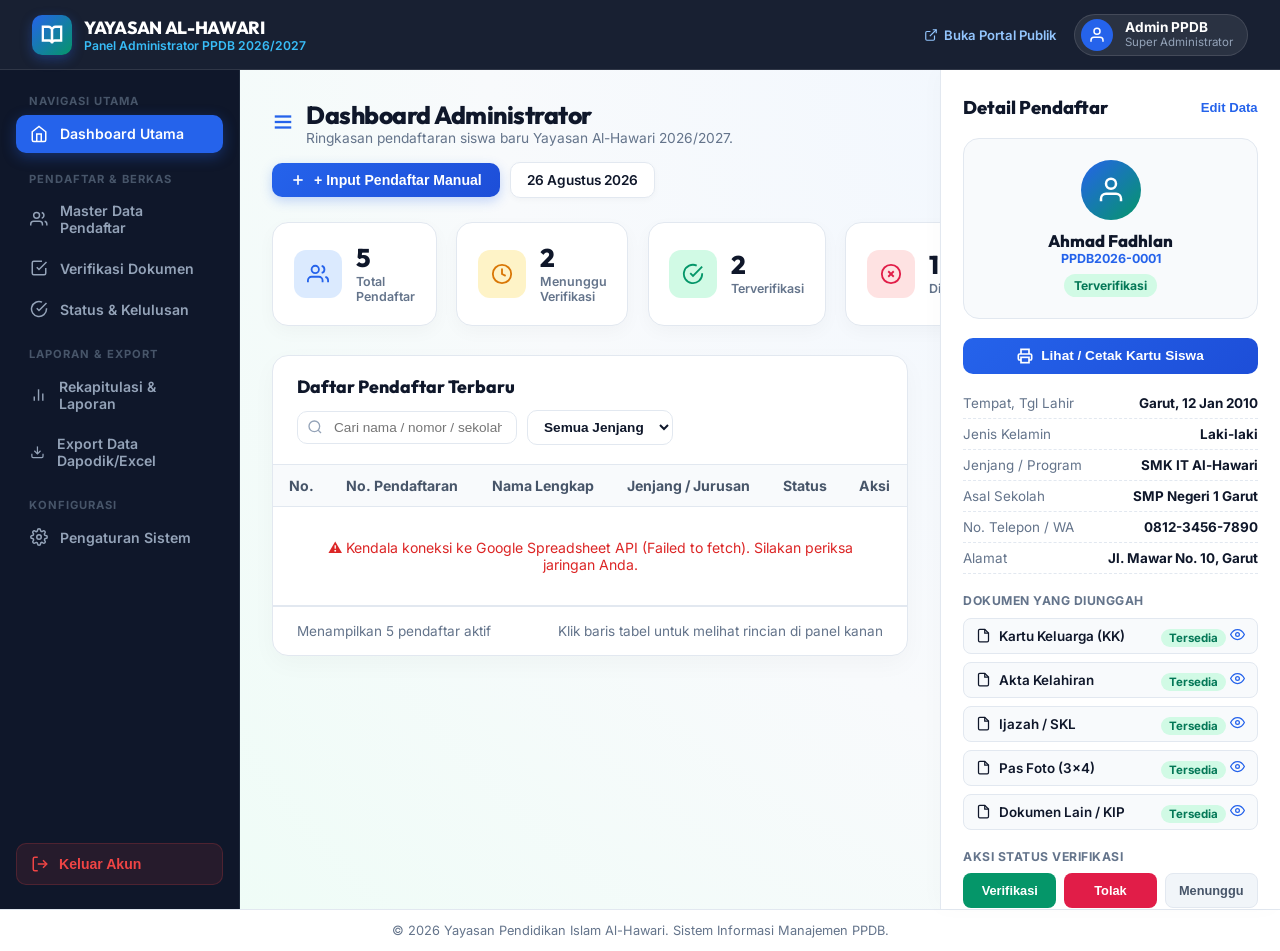
==== commit b49e76d4: "Fix Google Drive permission issue and add sync utility" ====
--- a/dashboard-admin.html
+++ b/dashboard-admin.html
@@ -1572,19 +1572,52 @@
           Kartu Keluarga (KK)
         </div>
         <div class="doc-right-actions">
-          <span class="doc-tag-valid">Tersedia</span>
-          <a href="#" id="viewKK" style="color:var(--primary-blue)"><svg xmlns="http://www.w3.org/2000/svg" width="15" height="15" viewBox="0 0 24 24" fill="none" stroke="currentColor" stroke-width="2"><path d="M1 12s4-8 11-8 11 8 11 8-4 8-11 8-11-8-11-8z"></path><circle cx="12" cy="12" r="3"></circle></svg></a>
+          <span class="doc-tag-valid" id="tagKK">Tersedia</span>
+          <a href="#" id="viewKK" style="color:var(--primary-blue)" title="Buka di Google Drive"><svg xmlns="http://www.w3.org/2000/svg" width="15" height="15" viewBox="0 0 24 24" fill="none" stroke="currentColor" stroke-width="2"><path d="M1 12s4-8 11-8 11 8 11 8-4 8-11 8-11-8-11-8z"></path><circle cx="12" cy="12" r="3"></circle></svg></a>
         </div>
       </div>
 
       <div class="doc-item-row">
         <div class="doc-name">
           <svg xmlns="http://www.w3.org/2000/svg" width="15" height="15" viewBox="0 0 24 24" fill="none" stroke="currentColor" stroke-width="2"><path d="M14 2H6a2 2 0 0 0-2 2v16a2 2 0 0 0 2 2h12a2 2 0 0 0 2-2V8z"></path><polyline points="14 2 14 8 20 8"></polyline></svg>
-          KTP Orang Tua
+          Akta Kelahiran
         </div>
         <div class="doc-right-actions">
-          <span class="doc-tag-valid">Tersedia</span>
-          <a href="#" id="viewKTP" style="color:var(--primary-blue)"><svg xmlns="http://www.w3.org/2000/svg" width="15" height="15" viewBox="0 0 24 24" fill="none" stroke="currentColor" stroke-width="2"><path d="M1 12s4-8 11-8 11 8 11 8-4 8-11 8-11-8-11-8z"></path><circle cx="12" cy="12" r="3"></circle></svg></a>
+          <span class="doc-tag-valid" id="tagAkta">Tersedia</span>
+          <a href="#" id="viewAkta" style="color:var(--primary-blue)" title="Buka di Google Drive"><svg xmlns="http://www.w3.org/2000/svg" width="15" height="15" viewBox="0 0 24 24" fill="none" stroke="currentColor" stroke-width="2"><path d="M1 12s4-8 11-8 11 8 11 8-4 8-11 8-11-8-11-8z"></path><circle cx="12" cy="12" r="3"></circle></svg></a>
+        </div>
+      </div>
+
+      <div class="doc-item-row">
+        <div class="doc-name">
+          <svg xmlns="http://www.w3.org/2000/svg" width="15" height="15" viewBox="0 0 24 24" fill="none" stroke="currentColor" stroke-width="2"><path d="M14 2H6a2 2 0 0 0-2 2v16a2 2 0 0 0 2 2h12a2 2 0 0 0 2-2V8z"></path><polyline points="14 2 14 8 20 8"></polyline></svg>
+          Ijazah / SKL
+        </div>
+        <div class="doc-right-actions">
+          <span class="doc-tag-valid" id="tagIjazah">Tersedia</span>
+          <a href="#" id="viewIjazah" style="color:var(--primary-blue)" title="Buka di Google Drive"><svg xmlns="http://www.w3.org/2000/svg" width="15" height="15" viewBox="0 0 24 24" fill="none" stroke="currentColor" stroke-width="2"><path d="M1 12s4-8 11-8 11 8 11 8-4 8-11 8-11-8-11-8z"></path><circle cx="12" cy="12" r="3"></circle></svg></a>
+        </div>
+      </div>
+
+      <div class="doc-item-row">
+        <div class="doc-name">
+          <svg xmlns="http://www.w3.org/2000/svg" width="15" height="15" viewBox="0 0 24 24" fill="none" stroke="currentColor" stroke-width="2"><path d="M14 2H6a2 2 0 0 0-2 2v16a2 2 0 0 0 2 2h12a2 2 0 0 0 2-2V8z"></path><polyline points="14 2 14 8 20 8"></polyline></svg>
+          Pas Foto (3x4)
+        </div>
+        <div class="doc-right-actions">
+          <span class="doc-tag-valid" id="tagPhoto">Tersedia</span>
+          <a href="#" id="viewPhoto" style="color:var(--primary-blue)" title="Buka di Google Drive"><svg xmlns="http://www.w3.org/2000/svg" width="15" height="15" viewBox="0 0 24 24" fill="none" stroke="currentColor" stroke-width="2"><path d="M1 12s4-8 11-8 11 8 11 8-4 8-11 8-11-8-11-8z"></path><circle cx="12" cy="12" r="3"></circle></svg></a>
+        </div>
+      </div>
+
+      <div class="doc-item-row">
+        <div class="doc-name">
+          <svg xmlns="http://www.w3.org/2000/svg" width="15" height="15" viewBox="0 0 24 24" fill="none" stroke="currentColor" stroke-width="2"><path d="M14 2H6a2 2 0 0 0-2 2v16a2 2 0 0 0 2 2h12a2 2 0 0 0 2-2V8z"></path><polyline points="14 2 14 8 20 8"></polyline></svg>
+          Dokumen Lain / KIP
+        </div>
+        <div class="doc-right-actions">
+          <span class="doc-tag-valid" id="tagKIP">Tersedia</span>
+          <a href="#" id="viewKIP" style="color:var(--primary-blue)" title="Buka di Google Drive"><svg xmlns="http://www.w3.org/2000/svg" width="15" height="15" viewBox="0 0 24 24" fill="none" stroke="currentColor" stroke-width="2"><path d="M1 12s4-8 11-8 11 8 11 8-4 8-11 8-11-8-11-8z"></path><circle cx="12" cy="12" r="3"></circle></svg></a>
         </div>
       </div>
 
@@ -1949,17 +1982,40 @@
         };
       }
 
-      document.getElementById("viewKK").onclick = (e) => {
-        e.preventDefault();
-        if (data.urlKK && data.urlKK.startsWith('http')) window.open(data.urlKK, '_blank');
-        else customAlert("Dokumen Kartu Keluarga", "Berkas Kartu Keluarga belum diunggah atau tidak memiliki tautan Google Drive.", "warning");
+      // Bind All 5 Documents
+      const bindDoc = (idBtn, idTag, url, name) => {
+        const btn = document.getElementById(idBtn);
+        const tag = document.getElementById(idTag);
+        const hasUrl = url && url.startsWith('http');
+        
+        if (tag) {
+          if (hasUrl) {
+            tag.className = "doc-tag-valid";
+            tag.textContent = "Tersedia";
+            tag.style.background = "#dcfce7";
+            tag.style.color = "#15803d";
+          } else {
+            tag.className = "doc-tag-pending";
+            tag.textContent = "Belum Ada";
+            tag.style.background = "#fef2f2";
+            tag.style.color = "#dc2626";
+          }
+        }
+        
+        if (btn) {
+          btn.onclick = (e) => {
+            e.preventDefault();
+            if (hasUrl) window.open(url, '_blank');
+            else customAlert(`Dokumen ${name}`, `Berkas ${name} belum diunggah atau tidak memiliki tautan Google Drive.`, "warning");
+          };
+        }
       };
 
-      document.getElementById("viewKTP").onclick = (e) => {
-        e.preventDefault();
-        if (data.urlKTP && data.urlKTP.startsWith('http')) window.open(data.urlKTP, '_blank');
-        else customAlert("Dokumen KTP", "Berkas KTP Orang Tua belum diunggah atau tidak memiliki tautan Google Drive.", "warning");
-      };
+      bindDoc("viewKK", "tagKK", data.urlKK, "Kartu Keluarga");
+      bindDoc("viewAkta", "tagAkta", data.urlAkta, "Akta Kelahiran");
+      bindDoc("viewIjazah", "tagIjazah", data.urlIjazah, "Ijazah / SKL");
+      bindDoc("viewPhoto", "tagPhoto", data.urlPhoto, "Pas Foto");
+      bindDoc("viewKIP", "tagKIP", data.urlKIP, "Dokumen Lain / KIP");
 
       document.getElementById("btnVerifikasi").onclick = () => window.updateStatus('Lolos');
       document.getElementById("btnTolak").onclick = () => window.updateStatus('Tidak Lolos');
